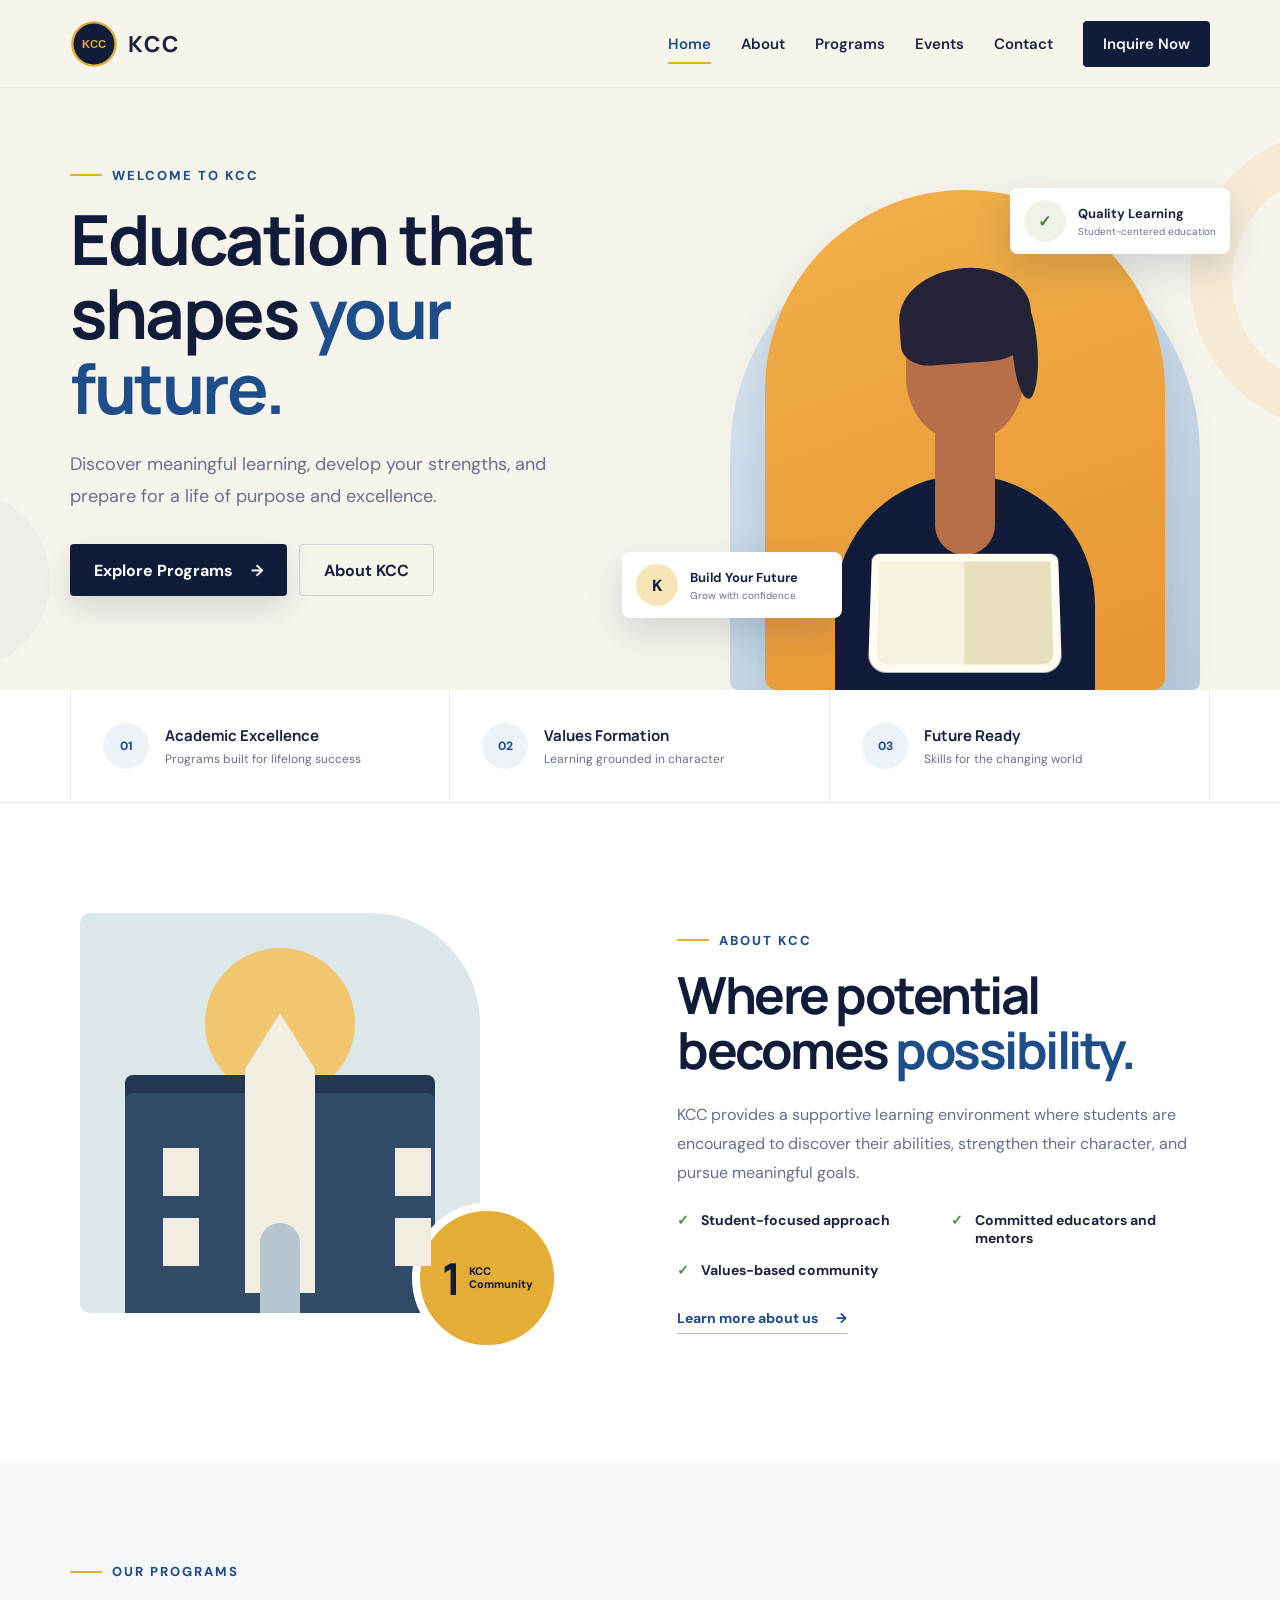
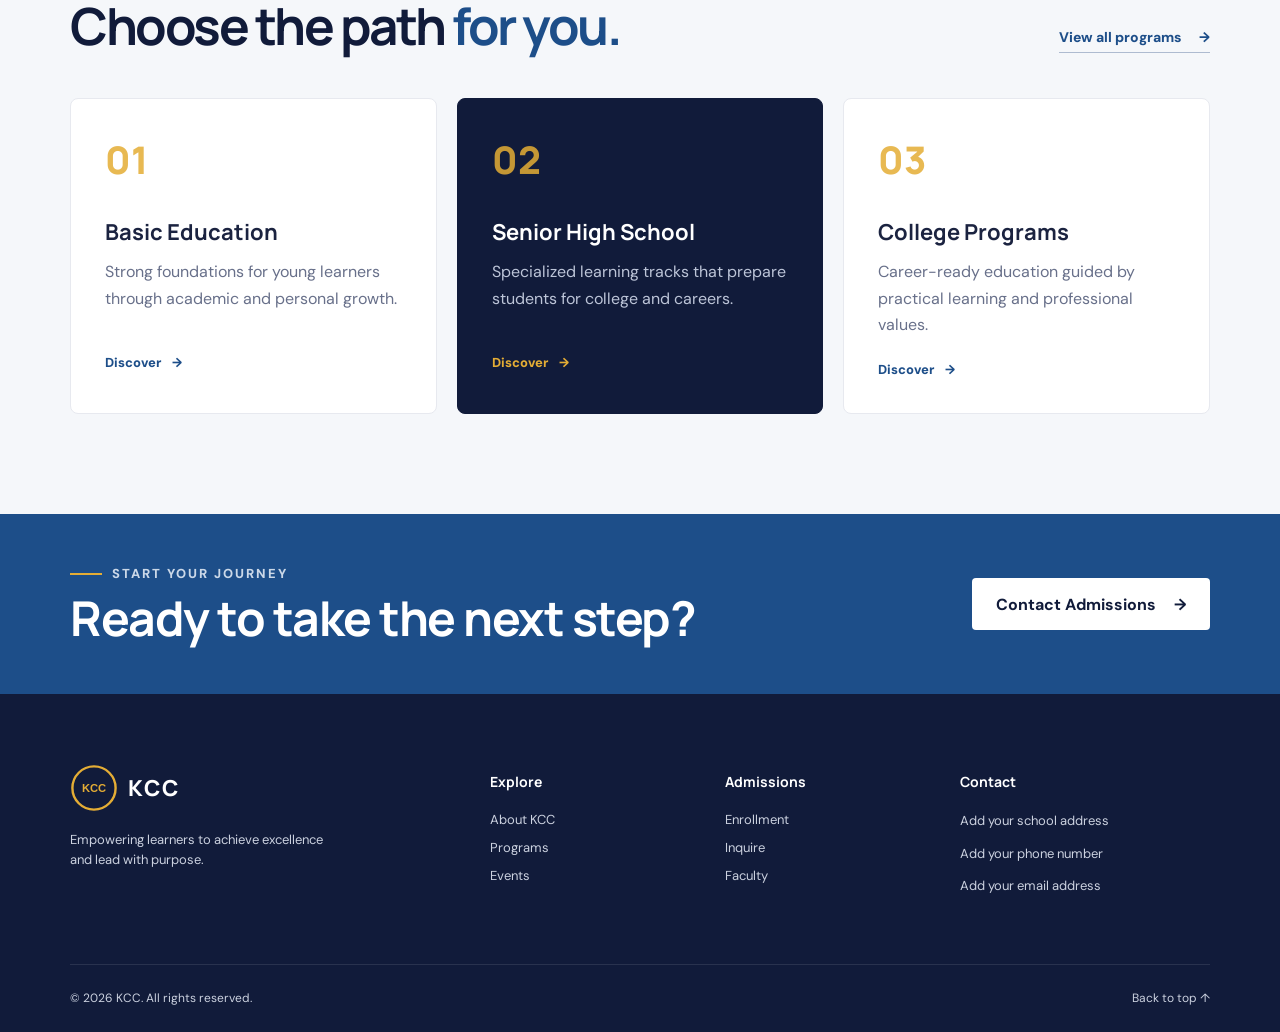
==== index.html @ 7cb7d62f "first" ====
<!doctype html>
<html lang="en">
<head>
  <meta charset="UTF-8">
  <meta name="viewport" content="width=device-width, initial-scale=1.0">
  <meta name="description" content="KCC - quality education, strong character, and excellence.">
  <title>KCC | Quality Education for a Brighter Future</title>
  <link rel="preconnect" href="https://fonts.googleapis.com">
  <link rel="preconnect" href="https://fonts.gstatic.com" crossorigin>
  <link href="https://fonts.googleapis.com/css2?family=DM+Sans:wght@400;500;600;700&family=Manrope:wght@600;700;800&display=swap" rel="stylesheet">
  <link rel="stylesheet" href="assets/css/styles.css">
</head>
<body>
  <header class="site-header" id="top">
    <div class="container nav-wrap">
      <a class="brand" href="#top" aria-label="KCC home">
        <img class="brand-logo" src="assets/images/kcc-logo.svg" alt="" onerror="this.style.display='none'">
        <span class="brand-name">KCC</span>
      </a>
      <button class="nav-toggle" type="button" aria-label="Open navigation" aria-expanded="false">
        <span></span><span></span><span></span>
      </button>
      <nav class="main-nav" aria-label="Main navigation">
        <a class="active" href="index.html">Home</a>
        <a href="about.html">About</a>
        <a href="courses.html">Programs</a>
        <a href="events.html">Events</a>
        <a href="contact.html">Contact</a>
        <a class="nav-cta" href="contact.html">Inquire Now</a>
      </nav>
    </div>
  </header>

  <main>
    <section class="hero">
      <div class="hero-shape hero-shape-one"></div>
      <div class="hero-shape hero-shape-two"></div>
      <div class="container hero-grid">
        <div class="hero-copy">
          <div class="eyebrow"><span></span> Welcome to KCC</div>
          <h1>Education that shapes <em>your future.</em></h1>
          <p>Discover meaningful learning, develop your strengths, and prepare for a life of purpose and excellence.</p>
          <div class="hero-actions">
            <a class="button button-primary" href="courses.html">Explore Programs <span aria-hidden="true">→</span></a>
            <a class="button button-secondary" href="about.html">About KCC</a>
          </div>
        </div>
        <div class="hero-visual" aria-label="Students learning together">
          <div class="visual-backdrop"></div>
          <div class="student-card student-card-main">
            <div class="student-illustration">
              <div class="student-head"></div><div class="student-hair"></div>
              <div class="student-body"></div><div class="student-book"></div>
            </div>
          </div>
          <div class="floating-card card-top">
            <span class="card-icon">✓</span>
            <div><strong>Quality Learning</strong><small>Student-centered education</small></div>
          </div>
          <div class="floating-card card-bottom">
            <div class="mini-avatar">K</div>
            <div><strong>Build Your Future</strong><small>Grow with confidence</small></div>
          </div>
        </div>
      </div>
    </section>

    <section class="quick-info" aria-label="KCC highlights">
      <div class="container info-grid">
        <article><div class="info-icon">01</div><div><h2>Academic Excellence</h2><p>Programs built for lifelong success</p></div></article>
        <article><div class="info-icon">02</div><div><h2>Values Formation</h2><p>Learning grounded in character</p></div></article>
        <article><div class="info-icon">03</div><div><h2>Future Ready</h2><p>Skills for the changing world</p></div></article>
      </div>
    </section>

    <section class="about-preview">
      <div class="container section-grid">
        <div class="about-art">
          <div class="art-frame"><div class="art-sun"></div><div class="art-building"><span></span><span></span><span></span><span></span></div></div>
          <div class="experience-badge"><strong>1</strong><span>KCC<br>Community</span></div>
        </div>
        <div class="section-copy">
          <div class="eyebrow"><span></span> About KCC</div>
          <h2>Where potential becomes <em>possibility.</em></h2>
          <p>KCC provides a supportive learning environment where students are encouraged to discover their abilities, strengthen their character, and pursue meaningful goals.</p>
          <ul class="check-list">
            <li>Student-focused approach</li><li>Committed educators and mentors</li><li>Values-based community</li>
          </ul>
          <a class="text-link" href="about.html">Learn more about us <span>→</span></a>
        </div>
      </div>
    </section>

    <section class="programs">
      <div class="container">
        <div class="section-heading">
          <div><div class="eyebrow"><span></span> Our Programs</div><h2>Choose the path <em>for you.</em></h2></div>
          <a class="text-link" href="courses.html">View all programs <span>→</span></a>
        </div>
        <div class="program-grid">
          <article class="program-card">
            <div class="program-number">01</div><h3>Basic Education</h3>
            <p>Strong foundations for young learners through academic and personal growth.</p>
            <a href="course-details.html">Discover <span>→</span></a>
          </article>
          <article class="program-card featured">
            <div class="program-number">02</div><h3>Senior High School</h3>
            <p>Specialized learning tracks that prepare students for college and careers.</p>
            <a href="course-details.html">Discover <span>→</span></a>
          </article>
          <article class="program-card">
            <div class="program-number">03</div><h3>College Programs</h3>
            <p>Career-ready education guided by practical learning and professional values.</p>
            <a href="course-details.html">Discover <span>→</span></a>
          </article>
        </div>
      </div>
    </section>

    <section class="cta">
      <div class="container cta-inner">
        <div><div class="eyebrow light"><span></span> Start your journey</div><h2>Ready to take the next step?</h2></div>
        <a class="button button-light" href="contact.html">Contact Admissions <span>→</span></a>
      </div>
    </section>
  </main>

  <footer class="site-footer">
    <div class="container footer-grid">
      <div class="footer-brand">
        <a class="brand brand-footer" href="#top"><img class="brand-logo" src="assets/images/kcc-logo.svg" alt="" onerror="this.style.display='none'"><span class="brand-name">KCC</span></a>
        <p>Empowering learners to achieve excellence and lead with purpose.</p>
      </div>
      <div><h3>Explore</h3><a href="about.html">About KCC</a><a href="courses.html">Programs</a><a href="events.html">Events</a></div>
      <div><h3>Admissions</h3><a href="pricing.html">Enrollment</a><a href="contact.html">Inquire</a><a href="trainers.html">Faculty</a></div>
      <div><h3>Contact</h3><p>Add your school address</p><p>Add your phone number</p><p>Add your email address</p></div>
    </div>
    <div class="container footer-bottom"><p>© <span id="year"></span> KCC. All rights reserved.</p><a href="#top">Back to top ↑</a></div>
  </footer>
  <script src="assets/js/main.js"></script>
</body>
</html>
---- assets/css/styles.css ----
:root { --navy:#111b3a; --blue:#1d4e89; --gold:#e4ad35; --cream:#f7f4ec; --white:#fff; --ink:#1b2340; --muted:#68708a; --line:#e7e9ef; }
*{box-sizing:border-box} html{scroll-behavior:smooth} body{margin:0;font-family:"DM Sans",sans-serif;color:var(--ink);background:var(--white)} a{color:inherit;text-decoration:none}
.container{width:min(1140px,calc(100% - 48px));margin-inline:auto}
.site-header{position:absolute;z-index:20;width:100%;height:88px;border-bottom:1px solid rgba(17,27,58,.08)} .nav-wrap{height:88px;display:flex;align-items:center;justify-content:space-between}
.brand{display:inline-flex;align-items:center;gap:10px;font-family:"Manrope",sans-serif;font-weight:800} .brand-logo{width:48px;height:48px;object-fit:contain;border-radius:50%} .brand-name{font-size:22px;letter-spacing:2px}
.main-nav{display:flex;align-items:center;gap:30px;font-size:15px;font-weight:600} .main-nav a{position:relative;transition:color .2s} .main-nav a:not(.nav-cta)::after{content:"";position:absolute;left:0;right:100%;bottom:-10px;height:2px;background:var(--gold);transition:right .2s}
.main-nav a:hover,.main-nav a.active{color:var(--blue)} .main-nav a:hover::after,.main-nav a.active::after{right:0} .main-nav .nav-cta{padding:13px 20px;border-radius:4px;background:var(--navy);color:var(--white)} .main-nav .nav-cta:hover{background:var(--blue)}
.nav-toggle{display:none}
.hero{position:relative;min-height:690px;overflow:hidden;background:var(--cream);padding-top:88px} .hero-grid{min-height:602px;display:grid;grid-template-columns:48% 52%;align-items:center} .hero-copy{position:relative;z-index:2;padding:55px 0 70px}
.eyebrow{display:flex;align-items:center;gap:10px;margin-bottom:18px;color:var(--blue);font-size:13px;font-weight:800;letter-spacing:2px;text-transform:uppercase} .eyebrow span{width:32px;height:2px;background:var(--gold)}
.hero h1,.section-copy h2,.section-heading h2,.cta h2{margin:0;font-family:"Manrope",sans-serif;color:var(--navy);letter-spacing:-2.5px;line-height:1.08} .hero h1{max-width:570px;font-size:clamp(48px,5.4vw,74px)}
.hero h1 em,.section-copy h2 em,.section-heading h2 em{color:var(--blue);font-style:normal} .hero-copy>p{max-width:520px;margin:24px 0 32px;color:var(--muted);font-size:18px;line-height:1.75}
.hero-actions{display:flex;gap:12px} .button{display:inline-flex;align-items:center;justify-content:center;gap:18px;min-height:52px;padding:0 24px;border-radius:4px;font-weight:700} .button-primary{background:var(--navy);color:var(--white);box-shadow:0 12px 30px rgba(17,27,58,.14)} .button-primary:hover{background:var(--blue)} .button-secondary{border:1px solid #cbd0dc} .button-secondary:hover{border-color:var(--blue);color:var(--blue)}
.hero-visual{position:relative;height:602px} .visual-backdrop{position:absolute;width:470px;height:470px;right:10px;bottom:0;border-radius:50% 50% 8px 8px;background:linear-gradient(145deg,#dce7f2,#b9cede)}
.student-card-main{position:absolute;width:400px;height:500px;right:45px;bottom:0;overflow:hidden;border-radius:200px 200px 12px 12px;background:linear-gradient(160deg,#f1b04a,#e69634);box-shadow:0 24px 50px rgba(46,59,90,.16)} .student-illustration{position:absolute;inset:0}
.student-head{position:absolute;z-index:3;width:118px;height:145px;left:141px;top:105px;border-radius:48% 48% 44% 44%;background:#b86f48} .student-hair{position:absolute;z-index:4;width:132px;height:95px;left:134px;top:78px;border-radius:60% 55% 38% 25%;background:#242437;transform:rotate(-4deg)}
.student-hair::after{content:"";position:absolute;width:25px;height:100px;right:-4px;top:35px;border-radius:50%;background:#242437} .student-body{position:absolute;width:260px;height:250px;left:70px;bottom:-35px;border-radius:130px 130px 20px 20px;background:var(--navy)}
.student-body::before{content:"";position:absolute;width:60px;height:150px;left:100px;top:-70px;border-radius:30px;background:#b86f48} .student-book{position:absolute;z-index:5;width:190px;height:120px;left:105px;bottom:18px;border-radius:8px 8px 18px 18px;background:linear-gradient(90deg,#f5f1df 49%,#e8dfbd 50%);transform:perspective(400px) rotateX(8deg);border:8px solid #fffdf2;box-shadow:0 18px 25px rgba(22,28,50,.18)}
.floating-card{position:absolute;z-index:6;display:flex;align-items:center;gap:12px;min-width:220px;padding:12px 14px;border-radius:8px;background:var(--white);box-shadow:0 14px 36px rgba(26,38,73,.16)} .floating-card strong,.floating-card small{display:block}.floating-card strong{margin-bottom:3px;font-size:13px}.floating-card small{color:var(--muted);font-size:10px}
.card-top{top:100px;right:-20px}.card-bottom{left:5px;bottom:72px}.card-icon,.mini-avatar{display:grid;place-items:center;width:42px;height:42px;border-radius:50%;background:#edf3e7;color:#4b7b43;font-weight:800}.mini-avatar{background:#f7e4b7;color:var(--navy)}
.hero-shape{position:absolute;border-radius:50%}.hero-shape-one{width:300px;height:300px;right:-210px;top:130px;border:42px solid rgba(228,173,53,.12)}.hero-shape-two{width:180px;height:180px;left:-130px;bottom:20px;background:rgba(29,78,137,.04)}
.quick-info{background:var(--white);border-bottom:1px solid var(--line)}.info-grid{display:grid;grid-template-columns:repeat(3,1fr)}.info-grid article{display:flex;align-items:center;gap:16px;min-height:112px;padding:20px 32px;border-right:1px solid var(--line)}.info-grid article:first-child{border-left:1px solid var(--line)}
.info-icon{display:grid;place-items:center;width:46px;height:46px;flex:0 0 auto;border-radius:50%;background:#edf2f7;color:var(--blue);font-size:12px;font-weight:800}.info-grid h2{margin:0 0 5px;font-family:"Manrope",sans-serif;font-size:15px}.info-grid p{margin:0;color:var(--muted);font-size:12px}
.about-preview{padding:110px 0}.section-grid{display:grid;grid-template-columns:48% 52%;align-items:center}.about-art{position:relative;min-height:440px}.art-frame{position:absolute;left:10px;top:0;width:400px;height:400px;overflow:hidden;border-radius:10px 110px 10px 10px;background:#dbe7e9}
.art-sun{position:absolute;width:150px;height:150px;left:125px;top:35px;border-radius:50%;background:#f2c66e}.art-building{position:absolute;width:310px;height:220px;left:45px;bottom:0;border-radius:8px 8px 0 0;background:#314a68;box-shadow:0 -18px 0 #223753}
.art-building::before{content:"";position:absolute;width:70px;height:280px;left:120px;top:-80px;background:#f2ede1;clip-path:polygon(50% 0,100% 20%,100% 100%,0 100%,0 20%)}.art-building::after{content:"";position:absolute;width:40px;height:90px;left:135px;bottom:0;border-radius:20px 20px 0 0;background:#b6c5cf}
.art-building span{position:absolute;z-index:2;width:36px;height:48px;top:55px;background:#f2ede1}.art-building span:nth-child(1){left:38px}.art-building span:nth-child(2){left:270px}.art-building span:nth-child(3){left:38px;top:125px}.art-building span:nth-child(4){left:270px;top:125px}
.experience-badge{position:absolute;right:55px;bottom:0;width:150px;height:150px;display:flex;align-items:center;justify-content:center;gap:8px;border:8px solid var(--white);border-radius:50%;background:var(--gold);color:var(--navy)}.experience-badge strong{font-family:"Manrope",sans-serif;font-size:44px}.experience-badge span{font-size:11px;font-weight:800;line-height:1.2}
.section-copy{padding-left:60px}.section-copy h2,.section-heading h2{font-size:clamp(38px,4vw,54px)}.section-copy>p{margin:24px 0;color:var(--muted);line-height:1.8}.check-list{display:grid;grid-template-columns:1fr 1fr;gap:14px;margin:0 0 28px;padding:0;list-style:none}.check-list li{position:relative;padding-left:24px;font-size:14px;font-weight:700}.check-list li::before{content:"✓";position:absolute;left:0;color:#5a8751}
.text-link{display:inline-flex;align-items:center;gap:18px;color:var(--blue);font-size:14px;font-weight:800;border-bottom:1px solid #aebbd0;padding-bottom:6px}.text-link span{transition:transform .2s}.text-link:hover span{transform:translateX(4px)}
.programs{padding:100px 0;background:#f5f7fa}.section-heading{display:flex;align-items:flex-end;justify-content:space-between;margin-bottom:45px}.program-grid{display:grid;grid-template-columns:repeat(3,1fr);gap:20px}
.program-card{min-height:300px;padding:34px;border:1px solid var(--line);border-radius:8px;background:var(--white);transition:transform .25s,box-shadow .25s}.program-card:hover{transform:translateY(-6px);box-shadow:0 18px 40px rgba(24,38,72,.09)}.program-card.featured{background:var(--navy);color:var(--white);border-color:var(--navy)}
.program-number{color:var(--gold);font-family:"Manrope",sans-serif;font-size:38px;font-weight:800;opacity:.85}.program-card h3{margin:32px 0 12px;font-family:"Manrope",sans-serif;font-size:22px}.program-card p{min-height:72px;margin:0 0 20px;color:var(--muted);line-height:1.65}.program-card.featured p{color:#bdc5d8}.program-card a{color:var(--blue);font-size:13px;font-weight:800}.program-card.featured a{color:var(--gold)}.program-card a span{margin-left:8px}
.cta{background:var(--blue);color:var(--white)}.cta-inner{min-height:180px;display:flex;align-items:center;justify-content:space-between}.eyebrow.light{color:#cbd8e8;margin-bottom:10px}.cta h2{color:var(--white);font-size:clamp(36px,4vw,48px);letter-spacing:-1.5px}.button-light{background:var(--white);color:var(--navy)}.button-light:hover{background:var(--gold)}
.site-footer{background:var(--navy);color:#cbd1df}.footer-grid{display:grid;grid-template-columns:2fr 1fr 1fr 1.35fr;gap:50px;padding:70px 0 55px}.brand-footer{color:var(--white)}.footer-brand p{max-width:260px;line-height:1.7}.footer-grid h3{margin:8px 0 20px;color:var(--white);font-family:"Manrope",sans-serif;font-size:14px}.footer-grid div:not(.footer-brand) a{display:block;margin:11px 0;font-size:13px}.footer-grid div:not(.footer-brand) a:hover{color:var(--gold)}.footer-grid p{font-size:13px;line-height:1.5}.footer-bottom{height:68px;display:flex;align-items:center;justify-content:space-between;border-top:1px solid rgba(255,255,255,.1);font-size:12px}
@media(max-width:980px){.container{width:min(100% - 36px,800px)}.main-nav{gap:16px}.main-nav a:not(.nav-cta){display:none}.hero-grid{grid-template-columns:52% 48%}.hero-visual{transform:scale(.82);transform-origin:right bottom}.section-grid{grid-template-columns:44% 56%}.section-copy{padding-left:30px}.art-frame{width:330px;height:380px}.experience-badge{right:5px}.info-grid article{padding-inline:16px}}
@media(max-width:700px){.container{width:calc(100% - 32px)}.site-header,.nav-wrap{height:72px}.brand-logo{width:42px;height:42px}.brand-name{display:none}.nav-toggle{display:grid;width:44px;height:44px;padding:11px;border:0;background:transparent}.nav-toggle span{display:block;width:22px;height:2px;margin:3px 0;background:var(--navy);transition:.2s}.nav-toggle.open span:nth-child(1){transform:translateY(8px) rotate(45deg)}.nav-toggle.open span:nth-child(2){opacity:0}.nav-toggle.open span:nth-child(3){transform:translateY(-8px) rotate(-45deg)}
.main-nav{position:absolute;left:16px;right:16px;top:64px;display:none;align-items:stretch;gap:0;padding:12px;border-radius:8px;background:var(--white);box-shadow:0 18px 40px rgba(17,27,58,.16)}.main-nav.open{display:grid}.main-nav a:not(.nav-cta){display:block;padding:12px}.main-nav a:not(.nav-cta)::after{display:none}.main-nav .nav-cta{margin-top:4px;text-align:center}.hero{min-height:auto;padding-top:72px}.hero-grid{display:block;min-height:auto}.hero-copy{padding:72px 0 35px}.hero h1{font-size:46px}.hero-copy>p{font-size:16px}.hero-actions{flex-wrap:wrap}.hero-visual{height:500px;transform:none}.visual-backdrop{width:390px;height:390px;right:50%;transform:translateX(50%)}.student-card-main{width:330px;height:430px;right:50%;transform:translateX(50%)}.student-head{left:106px}.student-hair{left:99px}.student-body{left:35px}.student-book{left:70px}.card-top{right:-2px;top:85px}.card-bottom{left:-2px;bottom:55px}.floating-card{min-width:190px}
.info-grid{grid-template-columns:1fr}.info-grid article,.info-grid article:first-child{border-left:0;border-right:0;border-bottom:1px solid var(--line)}.about-preview{padding:75px 0}.section-grid{display:block}.about-art{min-height:400px;margin-bottom:30px}.art-frame{left:50%;transform:translateX(-50%);width:min(380px,92%)}.experience-badge{right:2%}.section-copy{padding-left:0}.check-list{grid-template-columns:1fr}.programs{padding:75px 0}.section-heading{align-items:flex-start;gap:20px}.section-heading>.text-link{display:none}.program-grid{grid-template-columns:1fr}.program-card{min-height:260px}.cta-inner{min-height:220px;align-items:flex-start;justify-content:center;flex-direction:column;gap:24px}.footer-grid{grid-template-columns:1fr 1fr}.footer-brand{grid-column:1/-1}}

/* Shared interior-page styles */
.subpage-header{padding-top:88px;background:var(--cream)}
.subpage-hero{min-height:260px;display:flex;align-items:center;position:relative;overflow:hidden}
.subpage-hero::after{content:"";position:absolute;width:280px;height:280px;right:-150px;bottom:-170px;border:38px solid rgba(228,173,53,.15);border-radius:50%}
.subpage-hero h1{margin:0;font-family:"Manrope",sans-serif;font-size:clamp(42px,6vw,68px);color:var(--navy);letter-spacing:-2px}
.subpage-hero p{max-width:620px;margin:14px 0 0;color:var(--muted);line-height:1.7}
.page-section{padding:90px 0}.page-section.alt{background:#f5f7fa}
.content-grid{display:grid;grid-template-columns:repeat(3,1fr);gap:22px}
.content-card{padding:30px;border:1px solid var(--line);border-radius:8px;background:var(--white)}
.content-card h2,.content-card h3{margin-top:0;font-family:"Manrope",sans-serif}.content-card p{color:var(--muted);line-height:1.7}
.content-card.featured{border-top:4px solid var(--gold)}
.split-content{display:grid;grid-template-columns:1fr 1fr;gap:60px;align-items:start}
.split-content h2{font-family:"Manrope",sans-serif;font-size:42px;color:var(--navy)}.split-content p{color:var(--muted);line-height:1.8}
.contact-layout{display:grid;grid-template-columns:1fr 1.3fr;gap:50px}
.contact-list{display:grid;gap:16px}.contact-item{padding:20px;border-radius:8px;background:#f5f7fa}
.contact-item strong{display:block;margin-bottom:6px}.contact-item span{color:var(--muted)}
.contact-form{display:grid;gap:16px}.contact-form input,.contact-form textarea,.contact-form select{width:100%;border:1px solid #dfe3ea;border-radius:6px;padding:15px;font:inherit;background:var(--white)}
.contact-form textarea{min-height:140px;resize:vertical}.contact-form button{border:0;cursor:pointer}
.event-card{display:grid;grid-template-columns:110px 1fr;gap:24px;padding:28px;border:1px solid var(--line);border-radius:8px;background:var(--white)}
.event-date{display:grid;place-items:center;width:110px;height:110px;border-radius:8px;background:var(--navy);color:var(--white);text-align:center}.event-date strong{display:block;font-size:34px;line-height:.9}.event-date span{font-size:12px;text-transform:uppercase}
.event-card h2{margin:4px 0 10px;font-family:"Manrope",sans-serif}.event-card p{color:var(--muted);line-height:1.7}
.course-detail{display:grid;grid-template-columns:1.5fr 1fr;gap:50px}.course-detail h2{font-family:"Manrope",sans-serif;font-size:42px;color:var(--navy)}
.course-detail p,.course-info p{color:var(--muted);line-height:1.8}.course-info{padding:30px;border-radius:8px;background:#f5f7fa}
.faculty-grid{display:grid;grid-template-columns:repeat(3,1fr);gap:22px}.faculty-card{text-align:center;padding:30px;border:1px solid var(--line);border-radius:8px;background:var(--white)}
.faculty-avatar{width:120px;height:120px;margin:0 auto 20px;border-radius:50%;display:grid;place-items:center;background:linear-gradient(145deg,#dce7f2,#b9cede);color:var(--blue);font-family:"Manrope",sans-serif;font-size:28px;font-weight:800}.faculty-card h2{margin:0;font-size:18px}.faculty-card p{color:var(--muted)}
.price-grid{display:grid;grid-template-columns:repeat(3,1fr);gap:22px}.price-card{padding:36px 30px;border:1px solid var(--line);border-radius:8px;text-align:center;background:var(--white)}.price-card.featured{border:2px solid var(--gold);transform:translateY(-8px)}.price-card h2{font-family:"Manrope",sans-serif}.price-card .price{font-family:"Manrope",sans-serif;font-size:38px;font-weight:800;color:var(--navy)}.price-card p{color:var(--muted)}
@media(max-width:700px){.subpage-header{padding-top:72px}.subpage-hero{min-height:220px}.page-section{padding:60px 0}.content-grid,.faculty-grid,.price-grid,.split-content,.contact-layout,.course-detail{grid-template-columns:1fr}.split-content,.contact-layout,.course-detail{gap:28px}.event-card{grid-template-columns:1fr}.event-date{width:90px;height:90px}.price-card.featured{transform:none}}
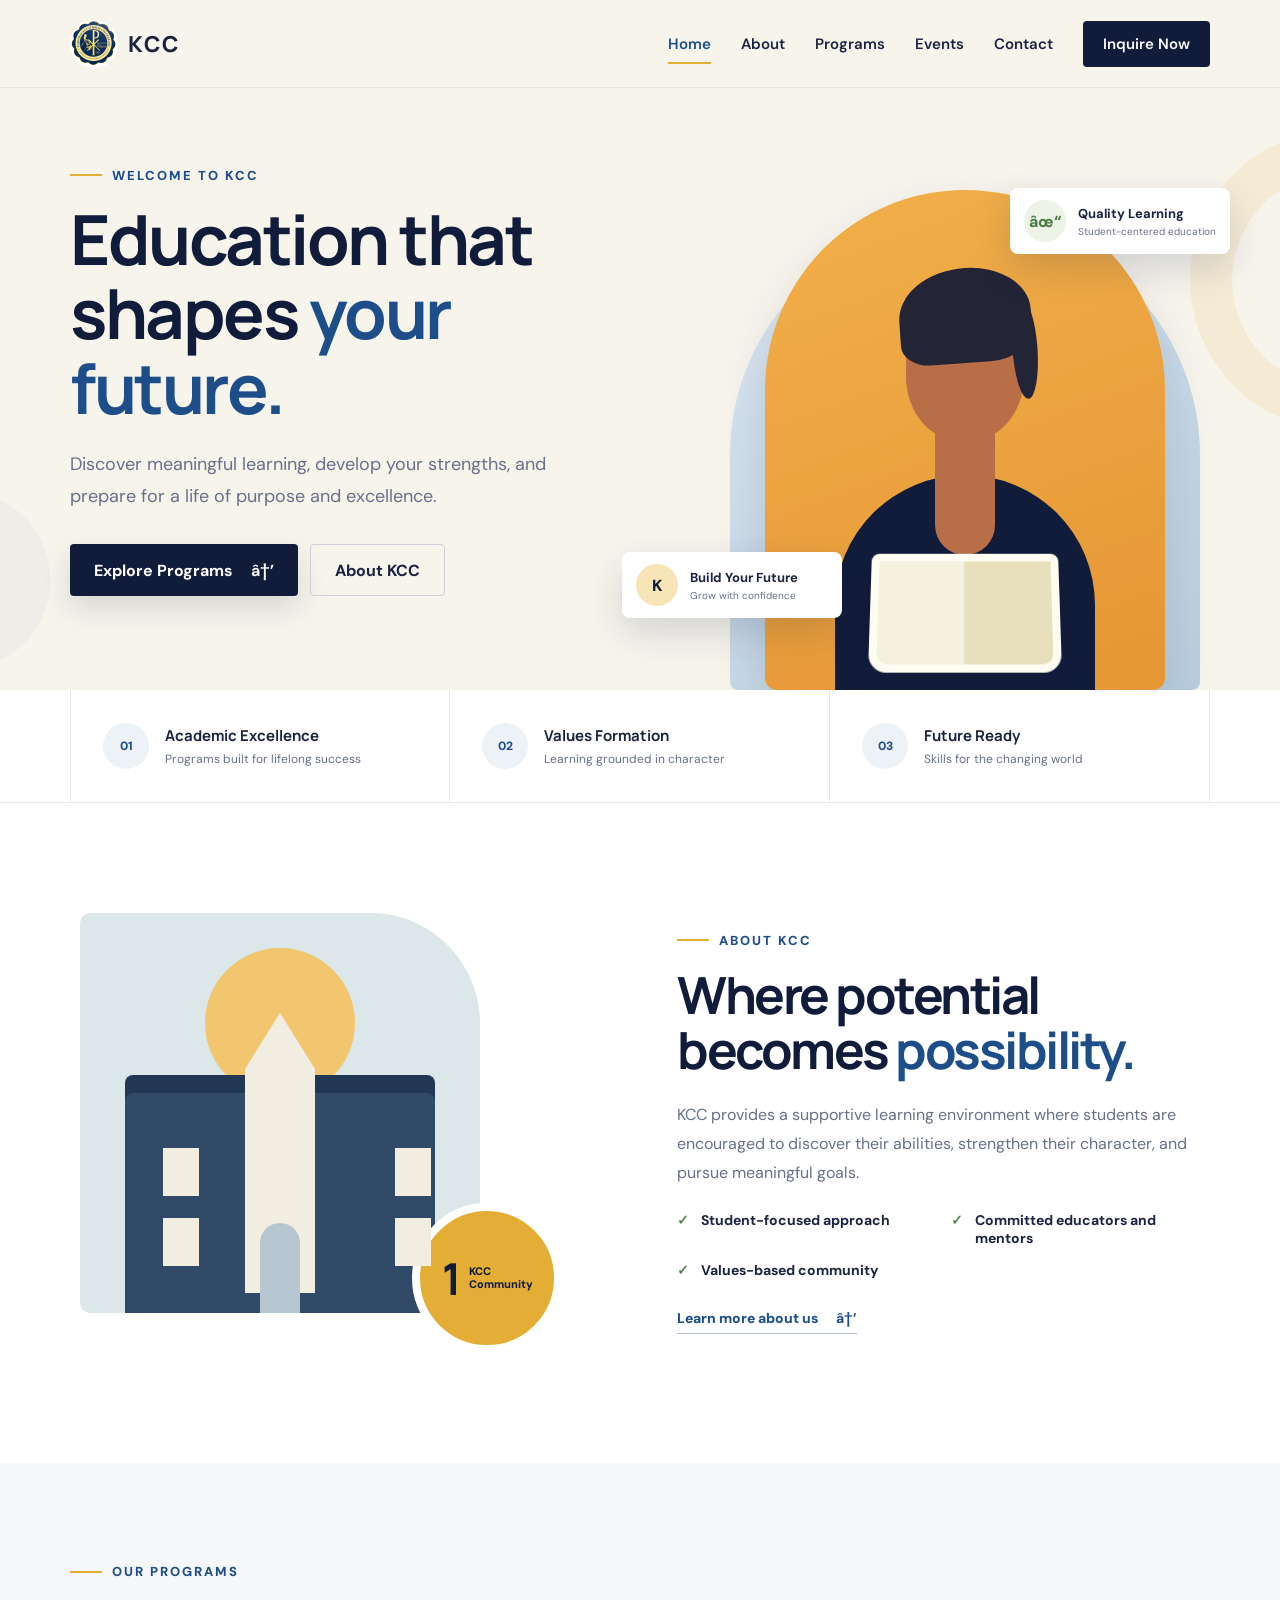
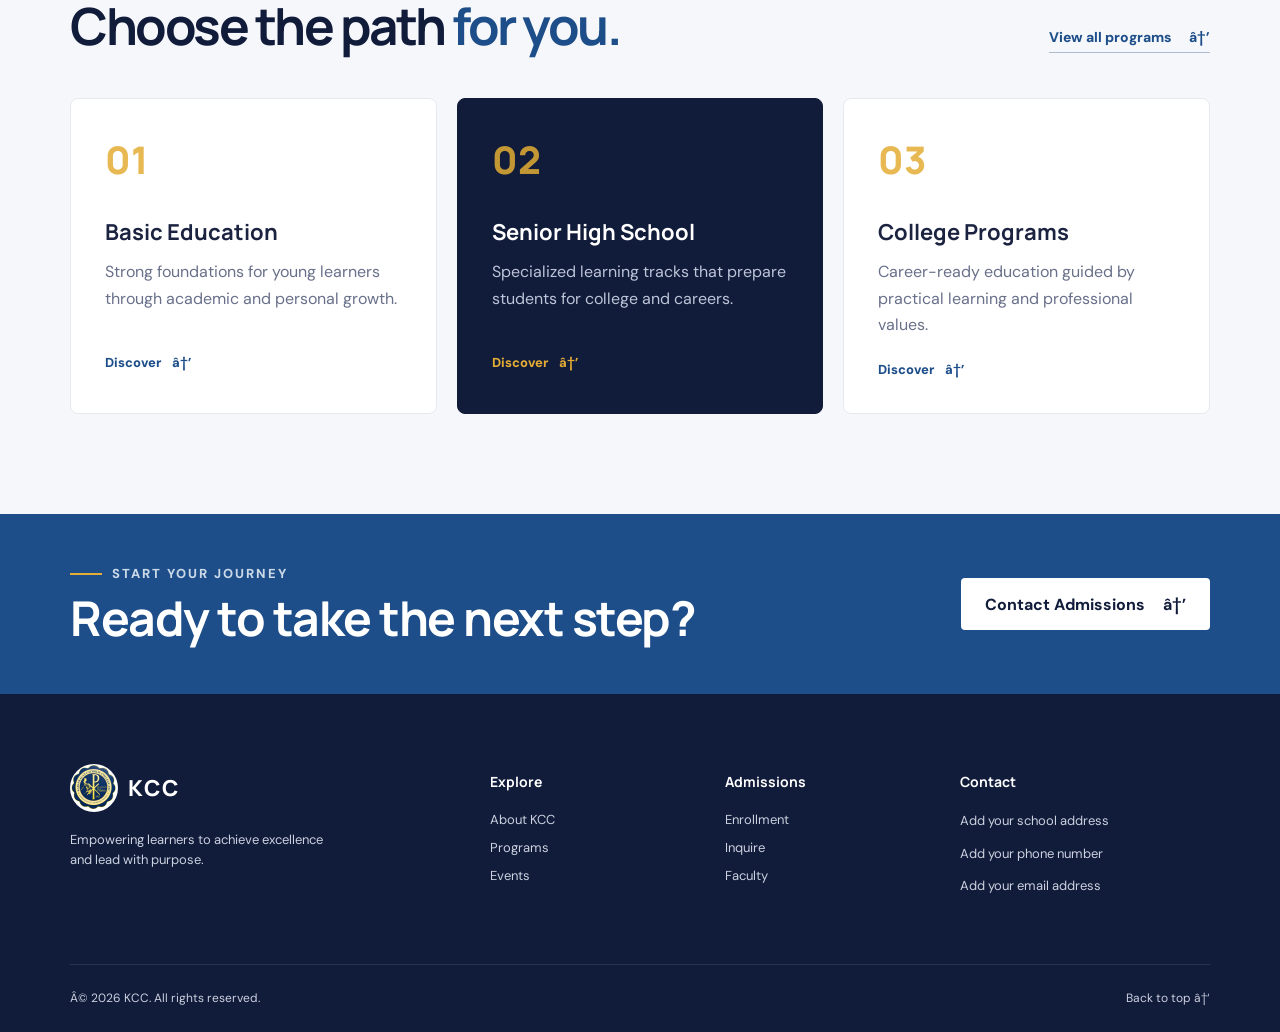
==== commit b64a844d: "changing the logo" ====
--- a/index.html
+++ b/index.html
@@ -1,4 +1,4 @@
-<!doctype html>
+﻿<!doctype html>
 <html lang="en">
 <head>
   <meta charset="UTF-8">
@@ -14,7 +14,7 @@
   <header class="site-header" id="top">
     <div class="container nav-wrap">
       <a class="brand" href="#top" aria-label="KCC home">
-        <img class="brand-logo" src="assets/images/kcc-logo.svg" alt="" onerror="this.style.display='none'">
+        <img class="brand-logo" src="assets/images/kcc-logo.png" alt="" onerror="this.style.display='none'">
         <span class="brand-name">KCC</span>
       </a>
       <button class="nav-toggle" type="button" aria-label="Open navigation" aria-expanded="false">
@@ -41,7 +41,7 @@
           <h1>Education that shapes <em>your future.</em></h1>
           <p>Discover meaningful learning, develop your strengths, and prepare for a life of purpose and excellence.</p>
           <div class="hero-actions">
-            <a class="button button-primary" href="courses.html">Explore Programs <span aria-hidden="true">→</span></a>
+            <a class="button button-primary" href="courses.html">Explore Programs <span aria-hidden="true">â†’</span></a>
             <a class="button button-secondary" href="about.html">About KCC</a>
           </div>
         </div>
@@ -54,7 +54,7 @@
             </div>
           </div>
           <div class="floating-card card-top">
-            <span class="card-icon">✓</span>
+            <span class="card-icon">âœ“</span>
             <div><strong>Quality Learning</strong><small>Student-centered education</small></div>
           </div>
           <div class="floating-card card-bottom">
@@ -86,7 +86,7 @@
           <ul class="check-list">
             <li>Student-focused approach</li><li>Committed educators and mentors</li><li>Values-based community</li>
           </ul>
-          <a class="text-link" href="about.html">Learn more about us <span>→</span></a>
+          <a class="text-link" href="about.html">Learn more about us <span>â†’</span></a>
         </div>
       </div>
     </section>
@@ -95,23 +95,23 @@
       <div class="container">
         <div class="section-heading">
           <div><div class="eyebrow"><span></span> Our Programs</div><h2>Choose the path <em>for you.</em></h2></div>
-          <a class="text-link" href="courses.html">View all programs <span>→</span></a>
+          <a class="text-link" href="courses.html">View all programs <span>â†’</span></a>
         </div>
         <div class="program-grid">
           <article class="program-card">
             <div class="program-number">01</div><h3>Basic Education</h3>
             <p>Strong foundations for young learners through academic and personal growth.</p>
-            <a href="course-details.html">Discover <span>→</span></a>
+            <a href="course-details.html">Discover <span>â†’</span></a>
           </article>
           <article class="program-card featured">
             <div class="program-number">02</div><h3>Senior High School</h3>
             <p>Specialized learning tracks that prepare students for college and careers.</p>
-            <a href="course-details.html">Discover <span>→</span></a>
+            <a href="course-details.html">Discover <span>â†’</span></a>
           </article>
           <article class="program-card">
             <div class="program-number">03</div><h3>College Programs</h3>
             <p>Career-ready education guided by practical learning and professional values.</p>
-            <a href="course-details.html">Discover <span>→</span></a>
+            <a href="course-details.html">Discover <span>â†’</span></a>
           </article>
         </div>
       </div>
@@ -120,7 +120,7 @@
     <section class="cta">
       <div class="container cta-inner">
         <div><div class="eyebrow light"><span></span> Start your journey</div><h2>Ready to take the next step?</h2></div>
-        <a class="button button-light" href="contact.html">Contact Admissions <span>→</span></a>
+        <a class="button button-light" href="contact.html">Contact Admissions <span>â†’</span></a>
       </div>
     </section>
   </main>
@@ -128,14 +128,14 @@
   <footer class="site-footer">
     <div class="container footer-grid">
       <div class="footer-brand">
-        <a class="brand brand-footer" href="#top"><img class="brand-logo" src="assets/images/kcc-logo.svg" alt="" onerror="this.style.display='none'"><span class="brand-name">KCC</span></a>
+        <a class="brand brand-footer" href="#top"><img class="brand-logo" src="assets/images/kcc-logo.png" alt="" onerror="this.style.display='none'"><span class="brand-name">KCC</span></a>
         <p>Empowering learners to achieve excellence and lead with purpose.</p>
       </div>
       <div><h3>Explore</h3><a href="about.html">About KCC</a><a href="courses.html">Programs</a><a href="events.html">Events</a></div>
       <div><h3>Admissions</h3><a href="pricing.html">Enrollment</a><a href="contact.html">Inquire</a><a href="trainers.html">Faculty</a></div>
       <div><h3>Contact</h3><p>Add your school address</p><p>Add your phone number</p><p>Add your email address</p></div>
     </div>
-    <div class="container footer-bottom"><p>© <span id="year"></span> KCC. All rights reserved.</p><a href="#top">Back to top ↑</a></div>
+    <div class="container footer-bottom"><p>Â© <span id="year"></span> KCC. All rights reserved.</p><a href="#top">Back to top â†‘</a></div>
   </footer>
   <script src="assets/js/main.js"></script>
 </body>
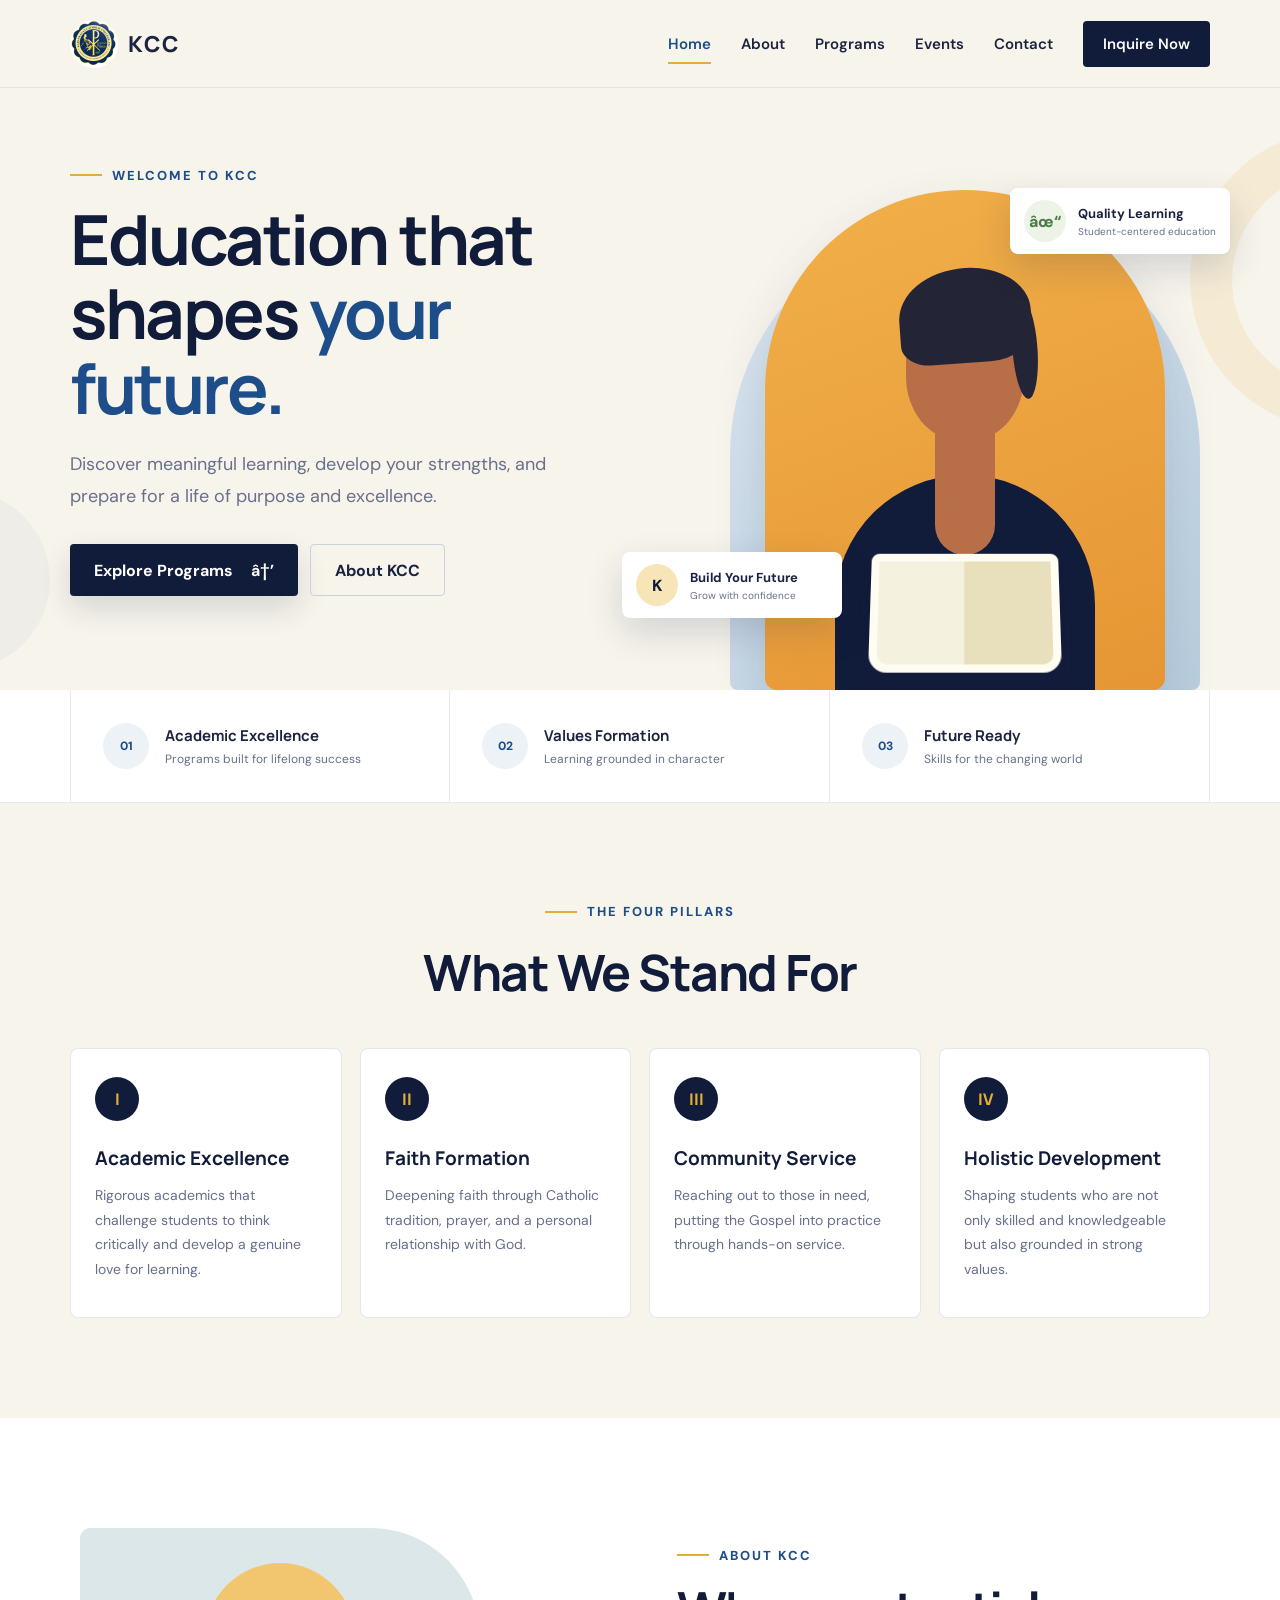
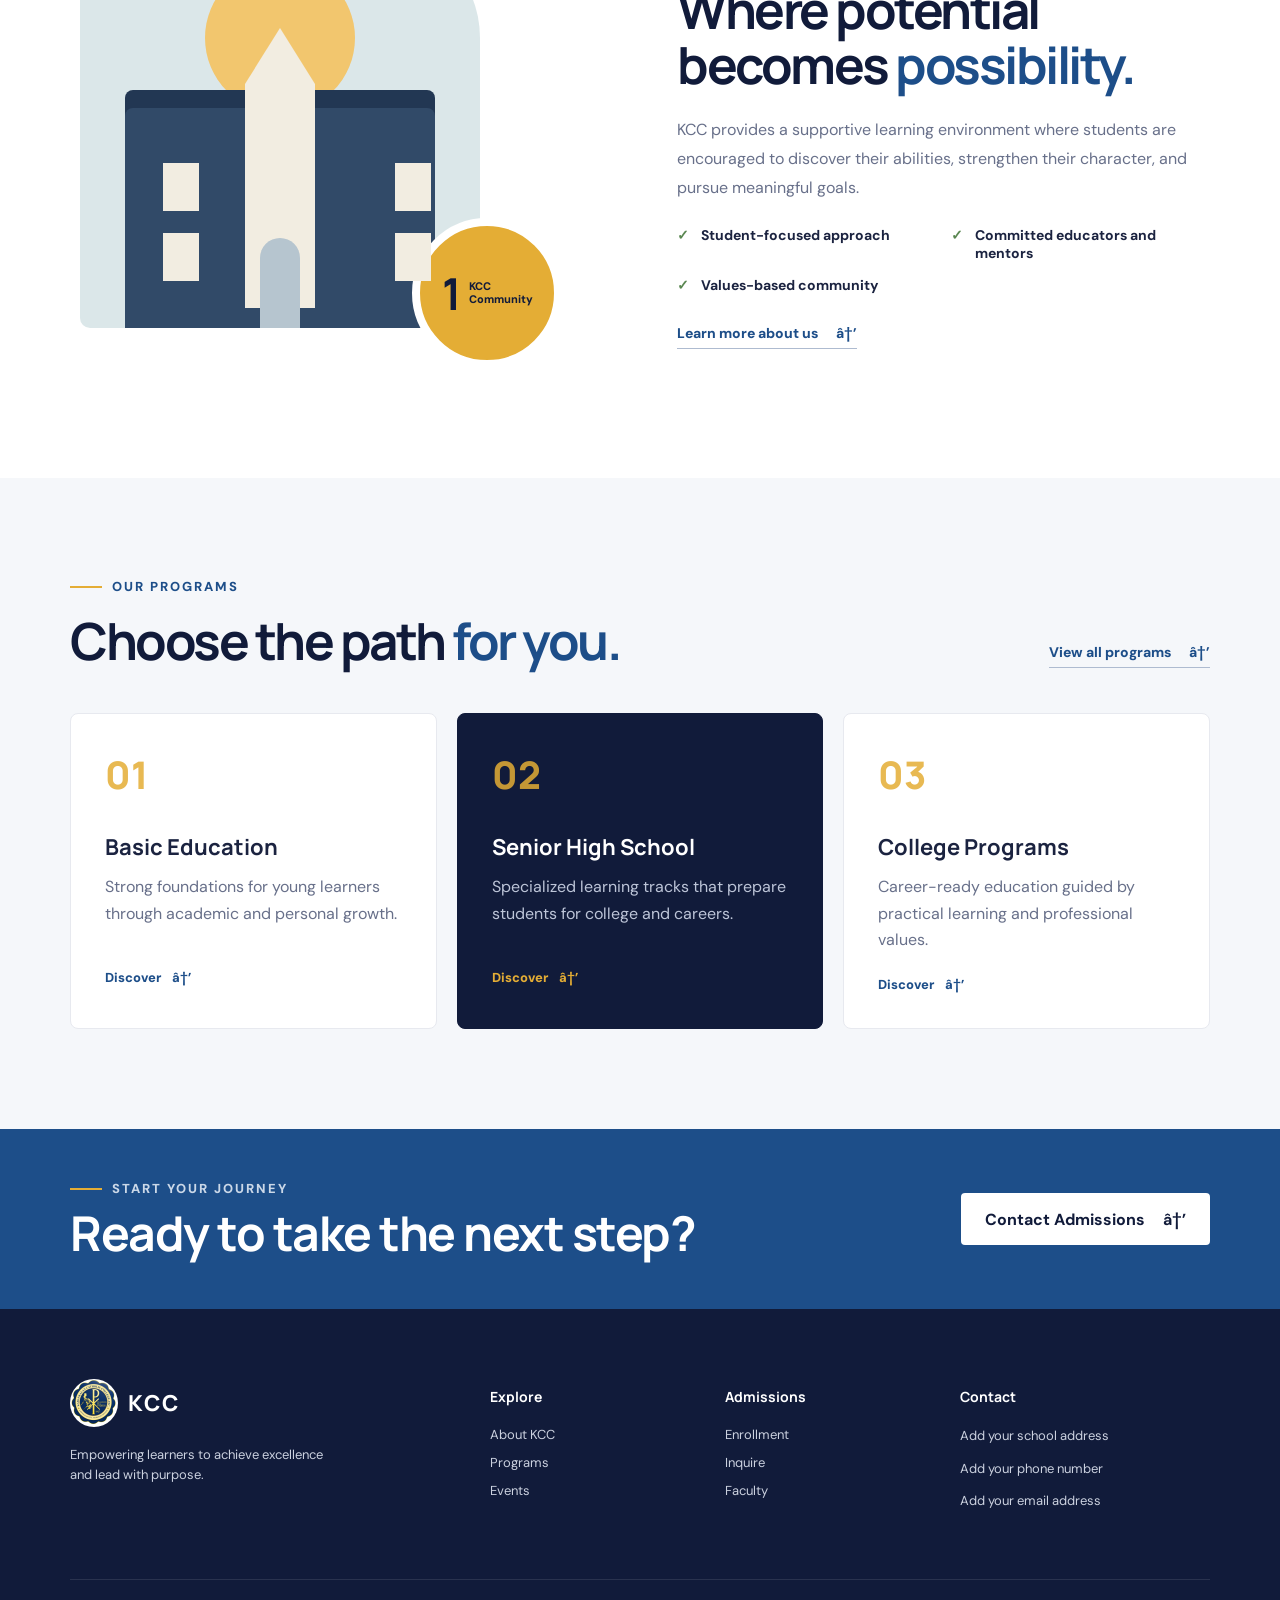
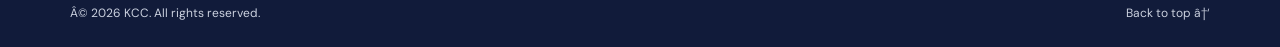
==== commit 7a2ee5a7: "adding the four pillars" ====
--- a/index.html
+++ b/index.html
@@ -73,6 +73,37 @@
       </div>
     </section>
 
+    <section class="pillars">
+      <div class="container">
+        <div class="pillars-heading">
+          <div class="eyebrow"><span></span> The Four Pillars</div>
+          <h2>What We Stand For</h2>
+        </div>
+        <div class="pillars-grid">
+          <article class="pillar-card">
+            <span class="pillar-number">I</span>
+            <h3>Academic Excellence</h3>
+            <p>Rigorous academics that challenge students to think critically and develop a genuine love for learning.</p>
+          </article>
+          <article class="pillar-card">
+            <span class="pillar-number">II</span>
+            <h3>Faith Formation</h3>
+            <p>Deepening faith through Catholic tradition, prayer, and a personal relationship with God.</p>
+          </article>
+          <article class="pillar-card">
+            <span class="pillar-number">III</span>
+            <h3>Community Service</h3>
+            <p>Reaching out to those in need, putting the Gospel into practice through hands-on service.</p>
+          </article>
+          <article class="pillar-card">
+            <span class="pillar-number">IV</span>
+            <h3>Holistic Development</h3>
+            <p>Shaping students who are not only skilled and knowledgeable but also grounded in strong values.</p>
+          </article>
+        </div>
+      </div>
+    </section>
+
     <section class="about-preview">
       <div class="container section-grid">
         <div class="about-art">
--- a/assets/css/styles.css
+++ b/assets/css/styles.css
@@ -21,6 +21,7 @@
 .hero-shape{position:absolute;border-radius:50%}.hero-shape-one{width:300px;height:300px;right:-210px;top:130px;border:42px solid rgba(228,173,53,.12)}.hero-shape-two{width:180px;height:180px;left:-130px;bottom:20px;background:rgba(29,78,137,.04)}
 .quick-info{background:var(--white);border-bottom:1px solid var(--line)}.info-grid{display:grid;grid-template-columns:repeat(3,1fr)}.info-grid article{display:flex;align-items:center;gap:16px;min-height:112px;padding:20px 32px;border-right:1px solid var(--line)}.info-grid article:first-child{border-left:1px solid var(--line)}
 .info-icon{display:grid;place-items:center;width:46px;height:46px;flex:0 0 auto;border-radius:50%;background:#edf2f7;color:var(--blue);font-size:12px;font-weight:800}.info-grid h2{margin:0 0 5px;font-family:"Manrope",sans-serif;font-size:15px}.info-grid p{margin:0;color:var(--muted);font-size:12px}
+.pillars{padding:100px 0;background:var(--cream)}.pillars-heading{text-align:center;margin-bottom:42px}.pillars-heading .eyebrow{justify-content:center}.pillars-heading h2{margin:0;font-family:"Manrope",sans-serif;font-size:clamp(36px,4vw,50px);letter-spacing:-1.5px;color:var(--navy)}.pillars-grid{display:grid;grid-template-columns:repeat(4,1fr);gap:18px}.pillar-card{min-height:270px;padding:28px 24px;border:1px solid rgba(17,27,58,.1);border-radius:8px;background:var(--white)}.pillar-number{display:grid;place-items:center;width:44px;height:44px;margin-bottom:24px;border-radius:50%;background:var(--navy);color:var(--gold);font-family:"Manrope",sans-serif;font-weight:800}.pillar-card h3{margin:0 0 12px;font-family:"Manrope",sans-serif;font-size:19px;color:var(--navy)}.pillar-card p{margin:0;color:var(--muted);font-size:14px;line-height:1.75}
 .about-preview{padding:110px 0}.section-grid{display:grid;grid-template-columns:48% 52%;align-items:center}.about-art{position:relative;min-height:440px}.art-frame{position:absolute;left:10px;top:0;width:400px;height:400px;overflow:hidden;border-radius:10px 110px 10px 10px;background:#dbe7e9}
 .art-sun{position:absolute;width:150px;height:150px;left:125px;top:35px;border-radius:50%;background:#f2c66e}.art-building{position:absolute;width:310px;height:220px;left:45px;bottom:0;border-radius:8px 8px 0 0;background:#314a68;box-shadow:0 -18px 0 #223753}
 .art-building::before{content:"";position:absolute;width:70px;height:280px;left:120px;top:-80px;background:#f2ede1;clip-path:polygon(50% 0,100% 20%,100% 100%,0 100%,0 20%)}.art-building::after{content:"";position:absolute;width:40px;height:90px;left:135px;bottom:0;border-radius:20px 20px 0 0;background:#b6c5cf}
@@ -33,10 +34,10 @@
 .program-number{color:var(--gold);font-family:"Manrope",sans-serif;font-size:38px;font-weight:800;opacity:.85}.program-card h3{margin:32px 0 12px;font-family:"Manrope",sans-serif;font-size:22px}.program-card p{min-height:72px;margin:0 0 20px;color:var(--muted);line-height:1.65}.program-card.featured p{color:#bdc5d8}.program-card a{color:var(--blue);font-size:13px;font-weight:800}.program-card.featured a{color:var(--gold)}.program-card a span{margin-left:8px}
 .cta{background:var(--blue);color:var(--white)}.cta-inner{min-height:180px;display:flex;align-items:center;justify-content:space-between}.eyebrow.light{color:#cbd8e8;margin-bottom:10px}.cta h2{color:var(--white);font-size:clamp(36px,4vw,48px);letter-spacing:-1.5px}.button-light{background:var(--white);color:var(--navy)}.button-light:hover{background:var(--gold)}
 .site-footer{background:var(--navy);color:#cbd1df}.footer-grid{display:grid;grid-template-columns:2fr 1fr 1fr 1.35fr;gap:50px;padding:70px 0 55px}.brand-footer{color:var(--white)}.footer-brand p{max-width:260px;line-height:1.7}.footer-grid h3{margin:8px 0 20px;color:var(--white);font-family:"Manrope",sans-serif;font-size:14px}.footer-grid div:not(.footer-brand) a{display:block;margin:11px 0;font-size:13px}.footer-grid div:not(.footer-brand) a:hover{color:var(--gold)}.footer-grid p{font-size:13px;line-height:1.5}.footer-bottom{height:68px;display:flex;align-items:center;justify-content:space-between;border-top:1px solid rgba(255,255,255,.1);font-size:12px}
-@media(max-width:980px){.container{width:min(100% - 36px,800px)}.main-nav{gap:16px}.main-nav a:not(.nav-cta){display:none}.hero-grid{grid-template-columns:52% 48%}.hero-visual{transform:scale(.82);transform-origin:right bottom}.section-grid{grid-template-columns:44% 56%}.section-copy{padding-left:30px}.art-frame{width:330px;height:380px}.experience-badge{right:5px}.info-grid article{padding-inline:16px}}
+@media(max-width:980px){.container{width:min(100% - 36px,800px)}.main-nav{gap:16px}.main-nav a:not(.nav-cta){display:none}.hero-grid{grid-template-columns:52% 48%}.hero-visual{transform:scale(.82);transform-origin:right bottom}.section-grid{grid-template-columns:44% 56%}.section-copy{padding-left:30px}.art-frame{width:330px;height:380px}.experience-badge{right:5px}.info-grid article{padding-inline:16px}.pillars-grid{grid-template-columns:repeat(2,1fr)}}
 @media(max-width:700px){.container{width:calc(100% - 32px)}.site-header,.nav-wrap{height:72px}.brand-logo{width:42px;height:42px}.brand-name{display:none}.nav-toggle{display:grid;width:44px;height:44px;padding:11px;border:0;background:transparent}.nav-toggle span{display:block;width:22px;height:2px;margin:3px 0;background:var(--navy);transition:.2s}.nav-toggle.open span:nth-child(1){transform:translateY(8px) rotate(45deg)}.nav-toggle.open span:nth-child(2){opacity:0}.nav-toggle.open span:nth-child(3){transform:translateY(-8px) rotate(-45deg)}
 .main-nav{position:absolute;left:16px;right:16px;top:64px;display:none;align-items:stretch;gap:0;padding:12px;border-radius:8px;background:var(--white);box-shadow:0 18px 40px rgba(17,27,58,.16)}.main-nav.open{display:grid}.main-nav a:not(.nav-cta){display:block;padding:12px}.main-nav a:not(.nav-cta)::after{display:none}.main-nav .nav-cta{margin-top:4px;text-align:center}.hero{min-height:auto;padding-top:72px}.hero-grid{display:block;min-height:auto}.hero-copy{padding:72px 0 35px}.hero h1{font-size:46px}.hero-copy>p{font-size:16px}.hero-actions{flex-wrap:wrap}.hero-visual{height:500px;transform:none}.visual-backdrop{width:390px;height:390px;right:50%;transform:translateX(50%)}.student-card-main{width:330px;height:430px;right:50%;transform:translateX(50%)}.student-head{left:106px}.student-hair{left:99px}.student-body{left:35px}.student-book{left:70px}.card-top{right:-2px;top:85px}.card-bottom{left:-2px;bottom:55px}.floating-card{min-width:190px}
-.info-grid{grid-template-columns:1fr}.info-grid article,.info-grid article:first-child{border-left:0;border-right:0;border-bottom:1px solid var(--line)}.about-preview{padding:75px 0}.section-grid{display:block}.about-art{min-height:400px;margin-bottom:30px}.art-frame{left:50%;transform:translateX(-50%);width:min(380px,92%)}.experience-badge{right:2%}.section-copy{padding-left:0}.check-list{grid-template-columns:1fr}.programs{padding:75px 0}.section-heading{align-items:flex-start;gap:20px}.section-heading>.text-link{display:none}.program-grid{grid-template-columns:1fr}.program-card{min-height:260px}.cta-inner{min-height:220px;align-items:flex-start;justify-content:center;flex-direction:column;gap:24px}.footer-grid{grid-template-columns:1fr 1fr}.footer-brand{grid-column:1/-1}}
+.info-grid{grid-template-columns:1fr}.info-grid article,.info-grid article:first-child{border-left:0;border-right:0;border-bottom:1px solid var(--line)}.pillars{padding:70px 0}.pillars-grid{grid-template-columns:1fr}.pillar-card{min-height:0}.about-preview{padding:75px 0}.section-grid{display:block}.about-art{min-height:400px;margin-bottom:30px}.art-frame{left:50%;transform:translateX(-50%);width:min(380px,92%)}.experience-badge{right:2%}.section-copy{padding-left:0}.check-list{grid-template-columns:1fr}.programs{padding:75px 0}.section-heading{align-items:flex-start;gap:20px}.section-heading>.text-link{display:none}.program-grid{grid-template-columns:1fr}.program-card{min-height:260px}.cta-inner{min-height:220px;align-items:flex-start;justify-content:center;flex-direction:column;gap:24px}.footer-grid{grid-template-columns:1fr 1fr}.footer-brand{grid-column:1/-1}}
 
 /* Shared interior-page styles */
 .subpage-header{padding-top:88px;background:var(--cream)}
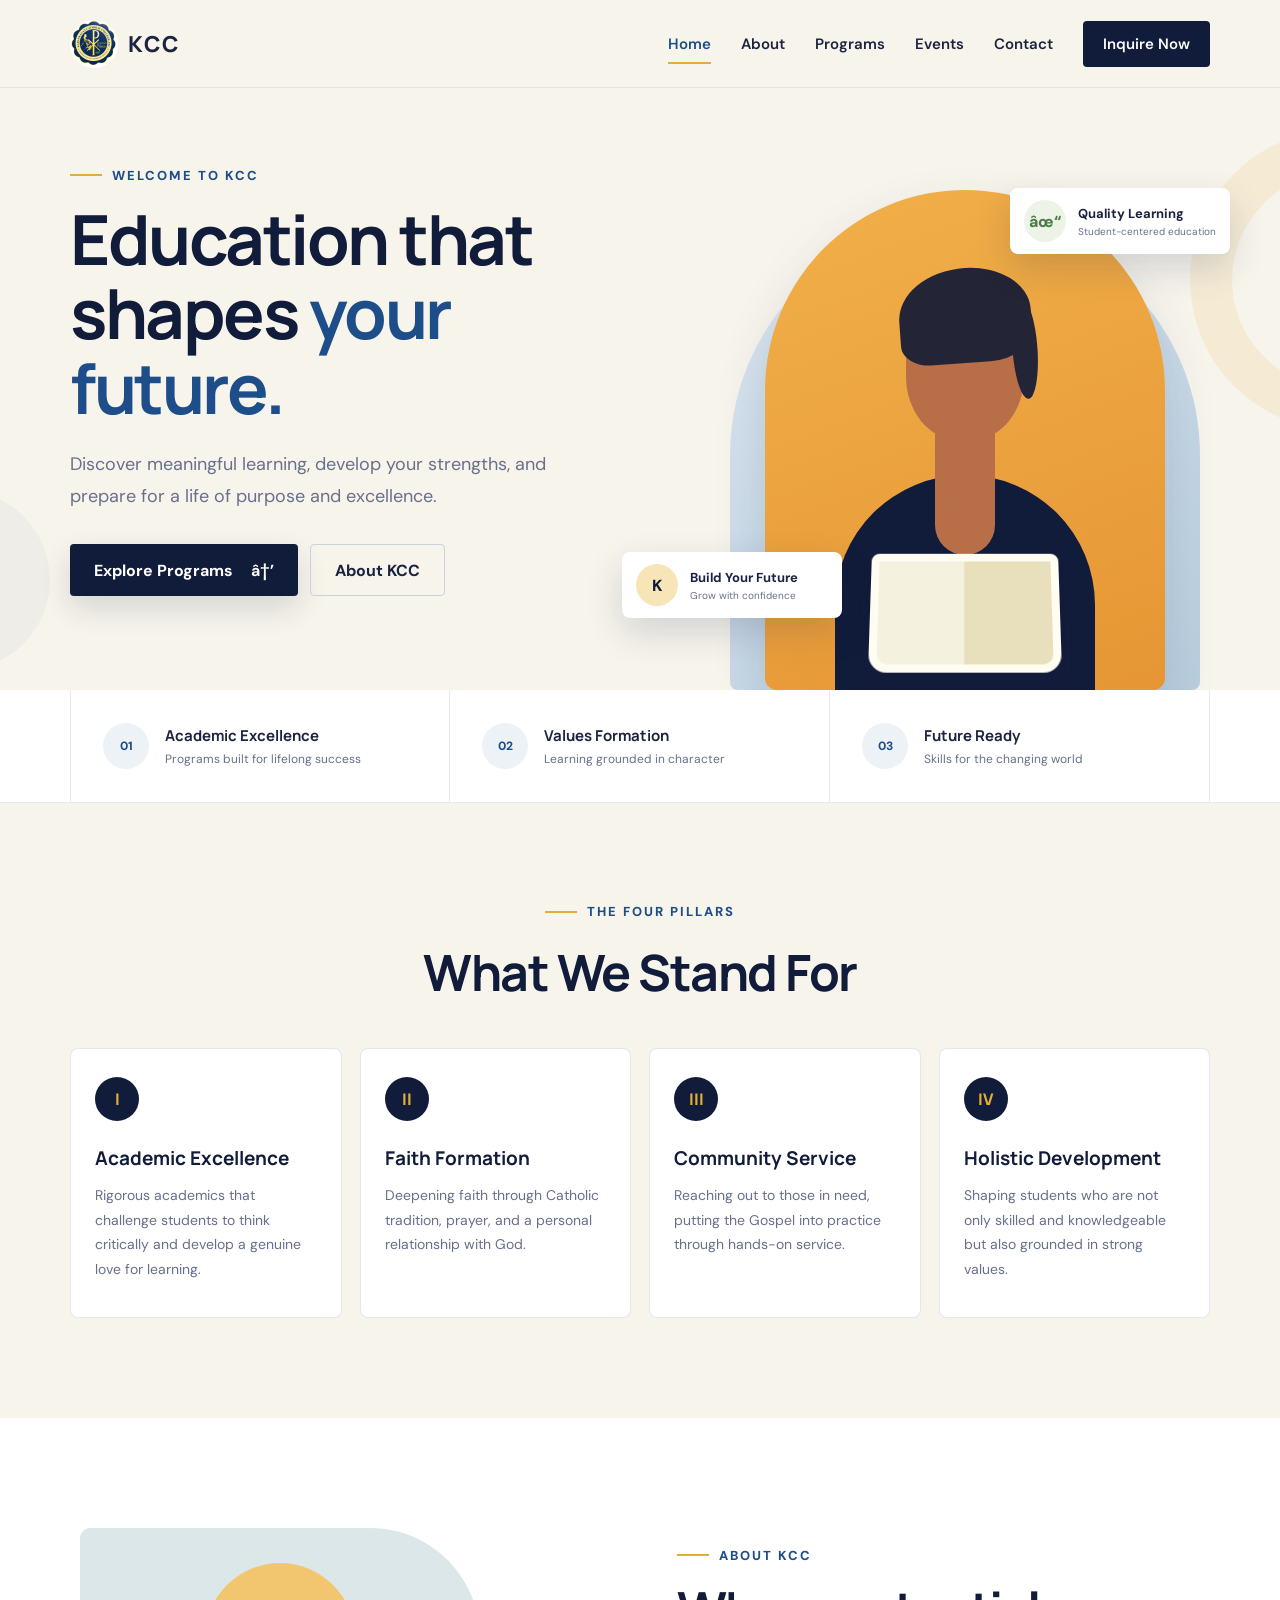
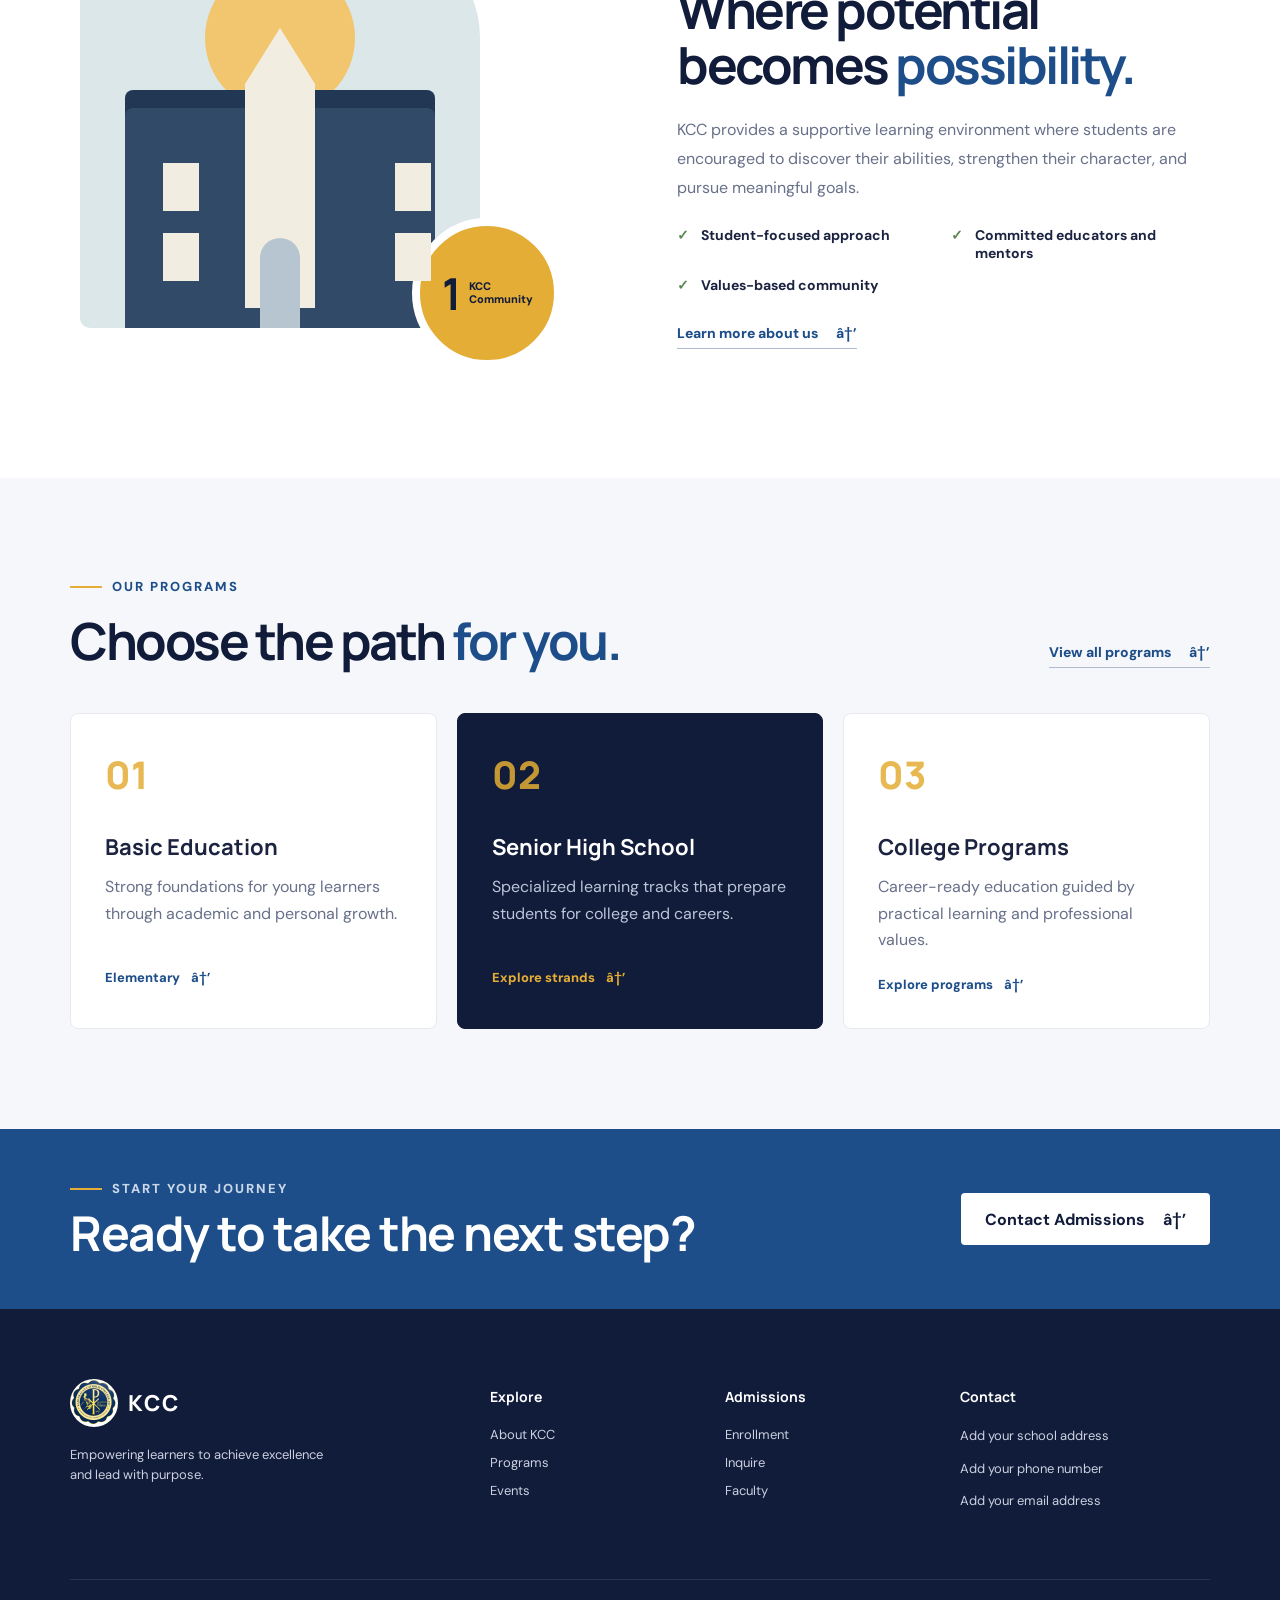
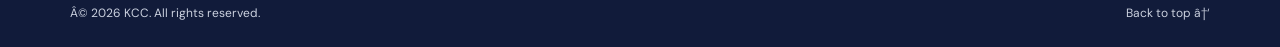
==== commit 2d5f89da: "adding kindergarten and elementary" ====
--- a/index.html
+++ b/index.html
@@ -132,17 +132,17 @@
           <article class="program-card">
             <div class="program-number">01</div><h3>Basic Education</h3>
             <p>Strong foundations for young learners through academic and personal growth.</p>
-            <a href="course-details.html">Discover <span>â†’</span></a>
+            <a href="elementary.html">Elementary <span>â†’</span></a>
           </article>
           <article class="program-card featured">
             <div class="program-number">02</div><h3>Senior High School</h3>
             <p>Specialized learning tracks that prepare students for college and careers.</p>
-            <a href="course-details.html">Discover <span>â†’</span></a>
+            <a href="senior-high.html">Explore strands <span>â†’</span></a>
           </article>
           <article class="program-card">
             <div class="program-number">03</div><h3>College Programs</h3>
             <p>Career-ready education guided by practical learning and professional values.</p>
-            <a href="course-details.html">Discover <span>â†’</span></a>
+            <a href="courses.html">Explore programs <span>â†’</span></a>
           </article>
         </div>
       </div>
--- a/assets/css/styles.css
+++ b/assets/css/styles.css
@@ -34,7 +34,7 @@
 .program-number{color:var(--gold);font-family:"Manrope",sans-serif;font-size:38px;font-weight:800;opacity:.85}.program-card h3{margin:32px 0 12px;font-family:"Manrope",sans-serif;font-size:22px}.program-card p{min-height:72px;margin:0 0 20px;color:var(--muted);line-height:1.65}.program-card.featured p{color:#bdc5d8}.program-card a{color:var(--blue);font-size:13px;font-weight:800}.program-card.featured a{color:var(--gold)}.program-card a span{margin-left:8px}
 .cta{background:var(--blue);color:var(--white)}.cta-inner{min-height:180px;display:flex;align-items:center;justify-content:space-between}.eyebrow.light{color:#cbd8e8;margin-bottom:10px}.cta h2{color:var(--white);font-size:clamp(36px,4vw,48px);letter-spacing:-1.5px}.button-light{background:var(--white);color:var(--navy)}.button-light:hover{background:var(--gold)}
 .site-footer{background:var(--navy);color:#cbd1df}.footer-grid{display:grid;grid-template-columns:2fr 1fr 1fr 1.35fr;gap:50px;padding:70px 0 55px}.brand-footer{color:var(--white)}.footer-brand p{max-width:260px;line-height:1.7}.footer-grid h3{margin:8px 0 20px;color:var(--white);font-family:"Manrope",sans-serif;font-size:14px}.footer-grid div:not(.footer-brand) a{display:block;margin:11px 0;font-size:13px}.footer-grid div:not(.footer-brand) a:hover{color:var(--gold)}.footer-grid p{font-size:13px;line-height:1.5}.footer-bottom{height:68px;display:flex;align-items:center;justify-content:space-between;border-top:1px solid rgba(255,255,255,.1);font-size:12px}
-@media(max-width:980px){.container{width:min(100% - 36px,800px)}.main-nav{gap:16px}.main-nav a:not(.nav-cta){display:none}.hero-grid{grid-template-columns:52% 48%}.hero-visual{transform:scale(.82);transform-origin:right bottom}.section-grid{grid-template-columns:44% 56%}.section-copy{padding-left:30px}.art-frame{width:330px;height:380px}.experience-badge{right:5px}.info-grid article{padding-inline:16px}.pillars-grid{grid-template-columns:repeat(2,1fr)}}
+@media(max-width:980px){.container{width:min(100% - 36px,800px)}.main-nav{gap:16px}.main-nav a:not(.nav-cta){display:none}.hero-grid{grid-template-columns:52% 48%}.hero-visual{transform:scale(.82);transform-origin:right bottom}.section-grid{grid-template-columns:44% 56%}.section-copy{padding-left:30px}.art-frame{width:330px;height:380px}.experience-badge{right:5px}.info-grid article{padding-inline:16px}.pillars-grid{grid-template-columns:repeat(2,1fr)}.learning-area-grid,.elementary-benefits{grid-template-columns:repeat(2,minmax(0,1fr))}.jhs-feature-grid{grid-template-columns:repeat(2,minmax(0,1fr))}.elementary-intro-grid{grid-template-columns:1fr;gap:24px}}
 @media(max-width:700px){.container{width:calc(100% - 32px)}.site-header,.nav-wrap{height:72px}.brand-logo{width:42px;height:42px}.brand-name{display:none}.nav-toggle{display:grid;width:44px;height:44px;padding:11px;border:0;background:transparent}.nav-toggle span{display:block;width:22px;height:2px;margin:3px 0;background:var(--navy);transition:.2s}.nav-toggle.open span:nth-child(1){transform:translateY(8px) rotate(45deg)}.nav-toggle.open span:nth-child(2){opacity:0}.nav-toggle.open span:nth-child(3){transform:translateY(-8px) rotate(-45deg)}
 .main-nav{position:absolute;left:16px;right:16px;top:64px;display:none;align-items:stretch;gap:0;padding:12px;border-radius:8px;background:var(--white);box-shadow:0 18px 40px rgba(17,27,58,.16)}.main-nav.open{display:grid}.main-nav a:not(.nav-cta){display:block;padding:12px}.main-nav a:not(.nav-cta)::after{display:none}.main-nav .nav-cta{margin-top:4px;text-align:center}.hero{min-height:auto;padding-top:72px}.hero-grid{display:block;min-height:auto}.hero-copy{padding:72px 0 35px}.hero h1{font-size:46px}.hero-copy>p{font-size:16px}.hero-actions{flex-wrap:wrap}.hero-visual{height:500px;transform:none}.visual-backdrop{width:390px;height:390px;right:50%;transform:translateX(50%)}.student-card-main{width:330px;height:430px;right:50%;transform:translateX(50%)}.student-head{left:106px}.student-hair{left:99px}.student-body{left:35px}.student-book{left:70px}.card-top{right:-2px;top:85px}.card-bottom{left:-2px;bottom:55px}.floating-card{min-width:190px}
 .info-grid{grid-template-columns:1fr}.info-grid article,.info-grid article:first-child{border-left:0;border-right:0;border-bottom:1px solid var(--line)}.pillars{padding:70px 0}.pillars-grid{grid-template-columns:1fr}.pillar-card{min-height:0}.about-preview{padding:75px 0}.section-grid{display:block}.about-art{min-height:400px;margin-bottom:30px}.art-frame{left:50%;transform:translateX(-50%);width:min(380px,92%)}.experience-badge{right:2%}.section-copy{padding-left:0}.check-list{grid-template-columns:1fr}.programs{padding:75px 0}.section-heading{align-items:flex-start;gap:20px}.section-heading>.text-link{display:none}.program-grid{grid-template-columns:1fr}.program-card{min-height:260px}.cta-inner{min-height:220px;align-items:flex-start;justify-content:center;flex-direction:column;gap:24px}.footer-grid{grid-template-columns:1fr 1fr}.footer-brand{grid-column:1/-1}}
@@ -46,23 +46,33 @@
 .subpage-hero h1{margin:0;font-family:"Manrope",sans-serif;font-size:clamp(42px,6vw,68px);color:var(--navy);letter-spacing:-2px}
 .subpage-hero p{max-width:620px;margin:14px 0 0;color:var(--muted);line-height:1.7}
 .page-section{padding:90px 0}.page-section.alt{background:#f5f7fa}
+.programs-list{padding-top:72px}.college-section+.college-section{margin-top:76px}.college-heading{max-width:820px;margin-bottom:28px}.college-heading h2{margin:0;color:var(--navy);font-family:"Manrope",sans-serif;font-size:clamp(28px,3.5vw,40px);line-height:1.2;letter-spacing:-1px}.degree-grid{display:grid;grid-template-columns:repeat(2,minmax(0,1fr));gap:18px}.degree-card{padding:26px 28px;border:1px solid var(--line);border-radius:8px;background:var(--white)}.degree-code{display:inline-block;margin-bottom:15px;color:var(--blue);font-size:12px;font-weight:800;letter-spacing:1.2px;text-transform:uppercase}.degree-card h3{margin:0 0 12px;color:var(--navy);font-family:"Manrope",sans-serif;font-size:19px;line-height:1.4}.degree-card p{margin:0;color:var(--muted);font-size:14px;line-height:1.75}.program-inquiry{margin-top:80px;padding:42px;border-radius:10px;background:var(--cream);text-align:center}.program-inquiry h2{margin:0 0 10px;color:var(--navy);font-family:"Manrope",sans-serif;font-size:30px}.program-inquiry p{margin:0 0 22px;color:var(--muted)}
+.courses-senior-link{margin-top:24px}.strand-section{padding-top:72px}.strand-grid{display:grid;grid-template-columns:repeat(2,minmax(0,1fr));gap:22px}.strand-card{padding:30px;border:1px solid var(--line);border-radius:10px;background:var(--white);box-shadow:0 8px 26px rgba(17,27,58,.04)}.strand-card-header{display:flex;align-items:flex-start;gap:18px}.strand-acronym{display:grid;place-items:center;flex:0 0 66px;height:66px;border-radius:50%;background:var(--navy);color:var(--gold);font-family:"Manrope",sans-serif;font-size:15px;font-weight:800}.strand-card h2{margin:3px 0 0;color:var(--navy);font-family:"Manrope",sans-serif;font-size:22px;line-height:1.3}.strand-description{min-height:96px;margin:20px 0;color:var(--muted);font-size:14px;line-height:1.75}.strand-details{display:grid;grid-template-columns:1fr 1fr;gap:18px;padding-top:20px;border-top:1px solid var(--line)}.strand-details h3{margin:0 0 12px;color:var(--blue);font-family:"Manrope",sans-serif;font-size:14px}.strand-details ul{margin:0;padding-left:18px;color:var(--muted);font-size:13px;line-height:1.9}
+.courses-elementary-link{margin-top:24px}.courses-elementary-link+.courses-junior-link,.courses-junior-link+.courses-senior-link{margin-left:10px}.elementary-intro{padding-top:76px;padding-bottom:76px}.elementary-intro-grid{display:grid;grid-template-columns:.9fr 1.1fr;gap:60px;align-items:start}.elementary-intro-grid h2{margin:0;color:var(--navy);font-family:"Manrope",sans-serif;font-size:clamp(32px,4vw,46px);line-height:1.15;letter-spacing:-1.5px}.elementary-intro-grid p{margin:0 0 16px;color:var(--muted);line-height:1.8}.elementary-intro-grid p:last-child{margin-bottom:0}.elementary-benefits{display:grid;grid-template-columns:repeat(4,minmax(0,1fr));gap:16px}.elementary-benefit{min-height:190px;padding:22px;border:1px solid var(--line);border-radius:8px;background:var(--white)}.elementary-benefit>span{display:block;margin-bottom:18px;color:var(--gold);font-family:"Manrope",sans-serif;font-size:13px;font-weight:800}.elementary-benefit h3{margin:0 0 9px;color:var(--navy);font-family:"Manrope",sans-serif;font-size:17px}.elementary-benefit p{margin:0;color:var(--muted);font-size:13px;line-height:1.65}
+.courses-junior-link,.courses-senior-link{margin-top:24px}.courses-junior-link+.courses-senior-link{margin-left:10px}.jhs-intro{padding-top:76px;padding-bottom:76px}.jhs-intro-grid{display:grid;grid-template-columns:.9fr 1.1fr;gap:60px;align-items:start}.jhs-intro-grid h2{margin:0;color:var(--navy);font-family:"Manrope",sans-serif;font-size:clamp(32px,4vw,46px);line-height:1.15;letter-spacing:-1.5px}.jhs-intro-grid p{margin:0 0 16px;color:var(--muted);line-height:1.8}.jhs-intro-grid p:last-child{margin-bottom:0}.grade-label{margin:0;color:var(--blue);font-size:14px;font-weight:800}.learning-area-grid{display:grid;grid-template-columns:repeat(3,minmax(0,1fr));gap:16px}.learning-area-card{min-height:138px;padding:22px;border:1px solid var(--line);border-radius:8px;background:var(--white)}.learning-area-card>span{display:block;margin-bottom:16px;color:var(--gold);font-family:"Manrope",sans-serif;font-size:13px;font-weight:800}.learning-area-card h3{margin:0;color:var(--navy);font-family:"Manrope",sans-serif;font-size:17px;line-height:1.4}.learning-area-card p{margin:7px 0 0;color:var(--muted);font-size:13px}.jhs-feature-grid{display:grid;grid-template-columns:repeat(3,minmax(0,1fr));gap:18px}.jhs-feature-card{padding:26px;border:1px solid var(--line);border-radius:8px;background:var(--white)}.feature-number{display:block;margin-bottom:20px;color:var(--gold);font-family:"Manrope",sans-serif;font-size:30px;font-weight:800}.jhs-feature-card h3{margin:0 0 10px;color:var(--navy);font-family:"Manrope",sans-serif;font-size:18px}.jhs-feature-card p{margin:0;color:var(--muted);font-size:14px;line-height:1.7}
 .content-grid{display:grid;grid-template-columns:repeat(3,1fr);gap:22px}
 .content-card{padding:30px;border:1px solid var(--line);border-radius:8px;background:var(--white)}
 .content-card h2,.content-card h3{margin-top:0;font-family:"Manrope",sans-serif}.content-card p{color:var(--muted);line-height:1.7}
 .content-card.featured{border-top:4px solid var(--gold)}
 .split-content{display:grid;grid-template-columns:1fr 1fr;gap:60px;align-items:start}
 .split-content h2{font-family:"Manrope",sans-serif;font-size:42px;color:var(--navy)}.split-content p{color:var(--muted);line-height:1.8}
-.contact-layout{display:grid;grid-template-columns:1fr 1.3fr;gap:50px}
-.contact-list{display:grid;gap:16px}.contact-item{padding:20px;border-radius:8px;background:#f5f7fa}
-.contact-item strong{display:block;margin-bottom:6px}.contact-item span{color:var(--muted)}
-.contact-form{display:grid;gap:16px}.contact-form input,.contact-form textarea,.contact-form select{width:100%;border:1px solid #dfe3ea;border-radius:6px;padding:15px;font:inherit;background:var(--white)}
-.contact-form textarea{min-height:140px;resize:vertical}.contact-form button{border:0;cursor:pointer}
+.contact-layout{display:grid;grid-template-columns:1fr 1.15fr;gap:50px;align-items:start}
+.contact-list{display:grid;gap:14px}.contact-item{display:flex;align-items:flex-start;gap:16px;padding:20px;border:1px solid var(--line);border-radius:8px;background:var(--white)}
+.contact-index{display:grid;place-items:center;flex:0 0 42px;height:42px;border-radius:50%;background:#edf2f7;color:var(--blue);font-family:"Manrope",sans-serif;font-size:12px;font-weight:800}
+.contact-item strong{display:block;margin-bottom:7px;color:var(--navy);font-family:"Manrope",sans-serif}.contact-item span,.contact-item a{color:var(--muted);font-size:14px;line-height:1.7}.contact-item a:hover{color:var(--blue)}
+.contact-intro{margin-bottom:34px}.contact-intro h2,.message-panel h2{margin:0 0 10px;color:var(--navy);font-family:"Manrope",sans-serif;font-size:clamp(30px,4vw,40px)}.contact-intro p,.message-panel>p{margin:0;color:var(--muted);line-height:1.7}
+.inquiries-note{margin:5px 0 0;color:var(--blue);font-size:14px;font-weight:800;letter-spacing:.5px}
+.message-panel{padding:32px;border:1px solid var(--line);border-radius:10px;background:#f8f9fb}.message-panel .eyebrow{margin-bottom:12px}
+.contact-form{display:grid;gap:10px;margin-top:24px}.contact-form label{margin-top:5px;color:var(--ink);font-size:13px;font-weight:700}.contact-form input,.contact-form textarea,.contact-form select{width:100%;border:1px solid #dfe3ea;border-radius:6px;padding:14px;font:inherit;background:var(--white)}
+.contact-form input:focus,.contact-form textarea:focus{outline:2px solid rgba(29,78,137,.2);border-color:var(--blue)}.contact-form textarea{min-height:140px;resize:vertical}.contact-form button{justify-self:start;margin-top:8px;border:0;cursor:pointer}.form-note{color:var(--muted);font-size:12px;line-height:1.5}
+.kcc-contact-brand{padding:68px 0;background:var(--blue);color:var(--white)}.kcc-brand-content{display:grid;grid-template-columns:130px 1fr;gap:30px;align-items:center}.kcc-brand-content>img{width:120px;height:120px;object-fit:contain;border-radius:50%;background:var(--white)}.kcc-brand-content .eyebrow.light{margin-bottom:10px}.kcc-brand-content h2{margin:0 0 12px;color:var(--white);font-family:"Manrope",sans-serif;font-size:32px}.kcc-brand-content p{max-width:740px;margin:0 0 18px;color:#e0e8f4;line-height:1.7}.facebook-link{color:var(--white);font-size:14px;font-weight:700}.facebook-link:hover{color:var(--gold)}.facebook-link span{margin-left:6px}
 .event-card{display:grid;grid-template-columns:110px 1fr;gap:24px;padding:28px;border:1px solid var(--line);border-radius:8px;background:var(--white)}
 .event-date{display:grid;place-items:center;width:110px;height:110px;border-radius:8px;background:var(--navy);color:var(--white);text-align:center}.event-date strong{display:block;font-size:34px;line-height:.9}.event-date span{font-size:12px;text-transform:uppercase}
 .event-card h2{margin:4px 0 10px;font-family:"Manrope",sans-serif}.event-card p{color:var(--muted);line-height:1.7}
+.events-list{display:grid;gap:20px}.event-date span{display:block;margin-top:8px;font-size:10px;letter-spacing:.7px}.event-card{align-items:center}.event-card p{margin-bottom:0}
 .course-detail{display:grid;grid-template-columns:1.5fr 1fr;gap:50px}.course-detail h2{font-family:"Manrope",sans-serif;font-size:42px;color:var(--navy)}
 .course-detail p,.course-info p{color:var(--muted);line-height:1.8}.course-info{padding:30px;border-radius:8px;background:#f5f7fa}
 .faculty-grid{display:grid;grid-template-columns:repeat(3,1fr);gap:22px}.faculty-card{text-align:center;padding:30px;border:1px solid var(--line);border-radius:8px;background:var(--white)}
 .faculty-avatar{width:120px;height:120px;margin:0 auto 20px;border-radius:50%;display:grid;place-items:center;background:linear-gradient(145deg,#dce7f2,#b9cede);color:var(--blue);font-family:"Manrope",sans-serif;font-size:28px;font-weight:800}.faculty-card h2{margin:0;font-size:18px}.faculty-card p{color:var(--muted)}
 .price-grid{display:grid;grid-template-columns:repeat(3,1fr);gap:22px}.price-card{padding:36px 30px;border:1px solid var(--line);border-radius:8px;text-align:center;background:var(--white)}.price-card.featured{border:2px solid var(--gold);transform:translateY(-8px)}.price-card h2{font-family:"Manrope",sans-serif}.price-card .price{font-family:"Manrope",sans-serif;font-size:38px;font-weight:800;color:var(--navy)}.price-card p{color:var(--muted)}
-@media(max-width:700px){.subpage-header{padding-top:72px}.subpage-hero{min-height:220px}.page-section{padding:60px 0}.content-grid,.faculty-grid,.price-grid,.split-content,.contact-layout,.course-detail{grid-template-columns:1fr}.split-content,.contact-layout,.course-detail{gap:28px}.event-card{grid-template-columns:1fr}.event-date{width:90px;height:90px}.price-card.featured{transform:none}}
+@media(max-width:700px){.subpage-header{padding-top:72px}.subpage-hero{min-height:220px}.page-section{padding:60px 0}.programs-list{padding-top:48px}.college-section+.college-section{margin-top:54px}.strand-section{padding-top:48px}.strand-grid,.degree-grid,.content-grid,.faculty-grid,.price-grid,.split-content,.contact-layout,.course-detail,.jhs-intro-grid,.learning-area-grid,.jhs-feature-grid{grid-template-columns:1fr}.courses-elementary-link,.courses-junior-link,.courses-senior-link{margin:14px 8px 0 0}.strand-card{padding:24px 20px}.strand-card-header{gap:14px}.strand-card h2{font-size:20px}.strand-description{min-height:0}.strand-details{gap:12px}.elementary-intro{padding:56px 0}.elementary-intro-grid{grid-template-columns:1fr;gap:24px}.elementary-benefits{grid-template-columns:repeat(2,minmax(0,1fr))}.elementary-benefit{min-height:0;padding:18px}.jhs-intro{padding:56px 0}.jhs-intro-grid{gap:24px}.learning-area-card{min-height:0}.degree-card{padding:22px}.program-inquiry{margin-top:54px;padding:30px 20px}.split-content,.contact-layout,.course-detail{gap:28px}.message-panel{padding:24px 18px}.kcc-contact-brand{padding:48px 0}.kcc-brand-content{grid-template-columns:1fr;gap:20px}.kcc-brand-content>img{width:92px;height:92px}.kcc-brand-content h2{font-size:28px}.event-card{grid-template-columns:1fr}.event-date{width:90px;height:90px}.price-card.featured{transform:none}}
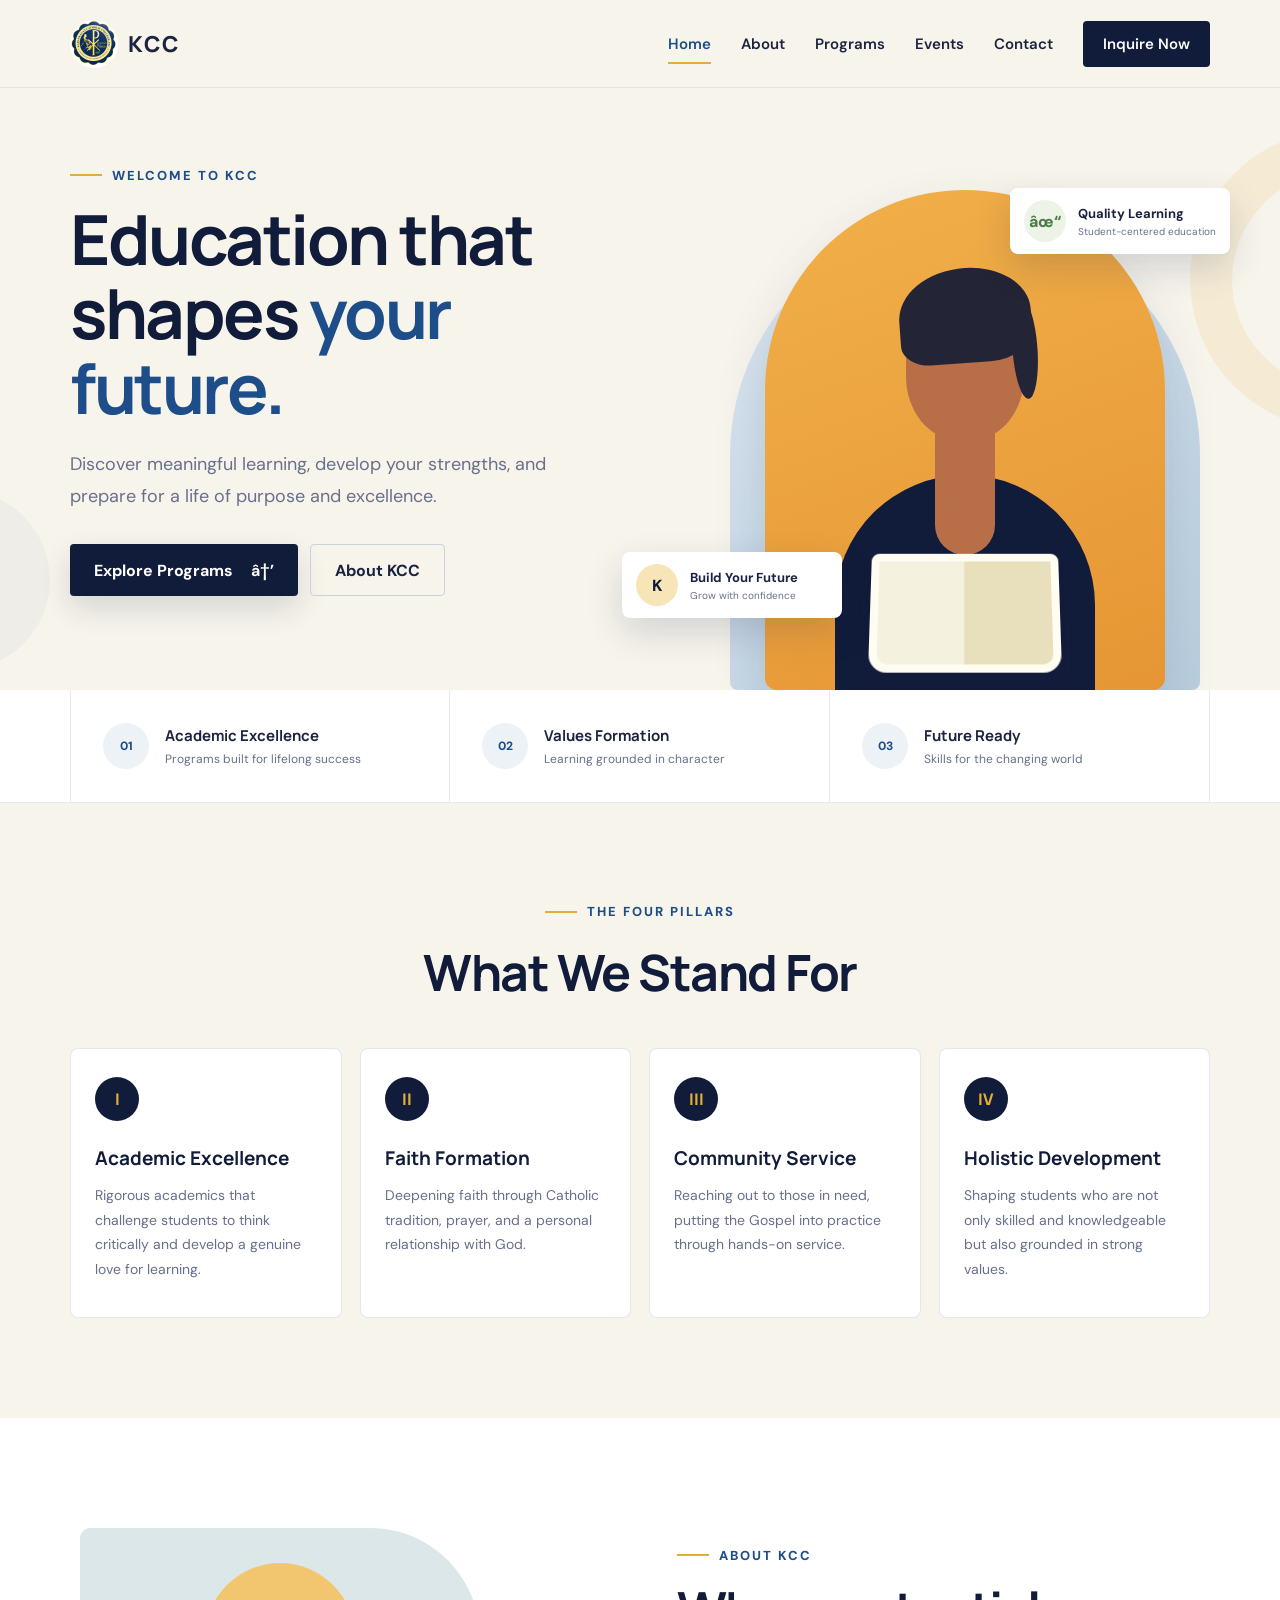
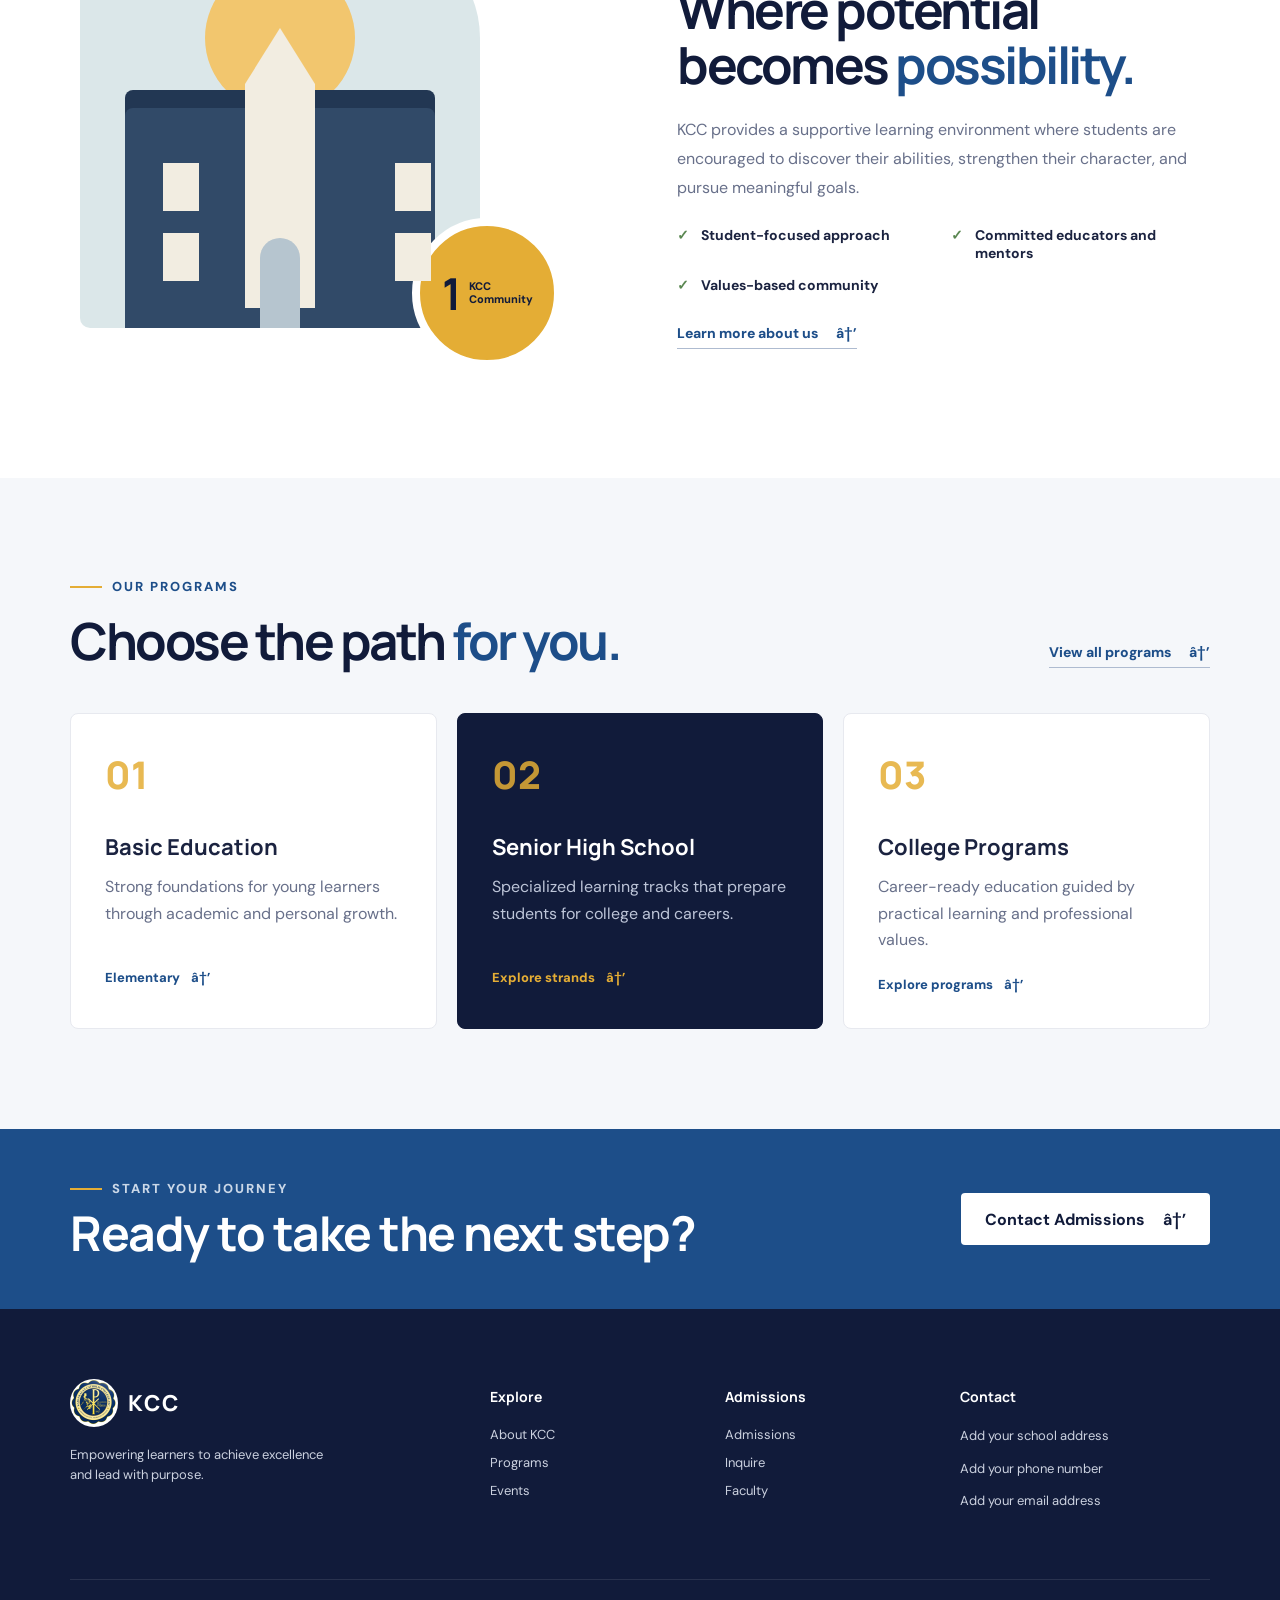
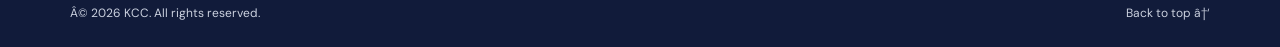
==== commit 707c0daf: "none" ====
--- a/index.html
+++ b/index.html
@@ -163,7 +163,7 @@
         <p>Empowering learners to achieve excellence and lead with purpose.</p>
       </div>
       <div><h3>Explore</h3><a href="about.html">About KCC</a><a href="courses.html">Programs</a><a href="events.html">Events</a></div>
-      <div><h3>Admissions</h3><a href="pricing.html">Enrollment</a><a href="contact.html">Inquire</a><a href="trainers.html">Faculty</a></div>
+      <div><h3>Admissions</h3><a href="admissions.html">Admissions</a><a href="contact.html">Inquire</a><a href="trainers.html">Faculty</a></div>
       <div><h3>Contact</h3><p>Add your school address</p><p>Add your phone number</p><p>Add your email address</p></div>
     </div>
     <div class="container footer-bottom"><p>Â© <span id="year"></span> KCC. All rights reserved.</p><a href="#top">Back to top â†‘</a></div>
--- a/assets/css/styles.css
+++ b/assets/css/styles.css
@@ -34,7 +34,7 @@
 .program-number{color:var(--gold);font-family:"Manrope",sans-serif;font-size:38px;font-weight:800;opacity:.85}.program-card h3{margin:32px 0 12px;font-family:"Manrope",sans-serif;font-size:22px}.program-card p{min-height:72px;margin:0 0 20px;color:var(--muted);line-height:1.65}.program-card.featured p{color:#bdc5d8}.program-card a{color:var(--blue);font-size:13px;font-weight:800}.program-card.featured a{color:var(--gold)}.program-card a span{margin-left:8px}
 .cta{background:var(--blue);color:var(--white)}.cta-inner{min-height:180px;display:flex;align-items:center;justify-content:space-between}.eyebrow.light{color:#cbd8e8;margin-bottom:10px}.cta h2{color:var(--white);font-size:clamp(36px,4vw,48px);letter-spacing:-1.5px}.button-light{background:var(--white);color:var(--navy)}.button-light:hover{background:var(--gold)}
 .site-footer{background:var(--navy);color:#cbd1df}.footer-grid{display:grid;grid-template-columns:2fr 1fr 1fr 1.35fr;gap:50px;padding:70px 0 55px}.brand-footer{color:var(--white)}.footer-brand p{max-width:260px;line-height:1.7}.footer-grid h3{margin:8px 0 20px;color:var(--white);font-family:"Manrope",sans-serif;font-size:14px}.footer-grid div:not(.footer-brand) a{display:block;margin:11px 0;font-size:13px}.footer-grid div:not(.footer-brand) a:hover{color:var(--gold)}.footer-grid p{font-size:13px;line-height:1.5}.footer-bottom{height:68px;display:flex;align-items:center;justify-content:space-between;border-top:1px solid rgba(255,255,255,.1);font-size:12px}
-@media(max-width:980px){.container{width:min(100% - 36px,800px)}.main-nav{gap:16px}.main-nav a:not(.nav-cta){display:none}.hero-grid{grid-template-columns:52% 48%}.hero-visual{transform:scale(.82);transform-origin:right bottom}.section-grid{grid-template-columns:44% 56%}.section-copy{padding-left:30px}.art-frame{width:330px;height:380px}.experience-badge{right:5px}.info-grid article{padding-inline:16px}.pillars-grid{grid-template-columns:repeat(2,1fr)}.learning-area-grid,.elementary-benefits{grid-template-columns:repeat(2,minmax(0,1fr))}.jhs-feature-grid{grid-template-columns:repeat(2,minmax(0,1fr))}.elementary-intro-grid{grid-template-columns:1fr;gap:24px}}
+@media(max-width:980px){.container{width:min(100% - 36px,800px)}.main-nav{gap:16px}.main-nav a:not(.nav-cta){display:none}.hero-grid{grid-template-columns:52% 48%}.hero-visual{transform:scale(.82);transform-origin:right bottom}.section-grid{grid-template-columns:44% 56%}.section-copy{padding-left:30px}.art-frame{width:330px;height:380px}.experience-badge{right:5px}.info-grid article{padding-inline:16px}.pillars-grid{grid-template-columns:repeat(2,1fr)}.learning-area-grid,.elementary-benefits,.admission-steps{grid-template-columns:repeat(2,minmax(0,1fr))}.jhs-feature-grid{grid-template-columns:repeat(2,minmax(0,1fr))}.elementary-intro-grid{grid-template-columns:1fr;gap:24px}.requirements-layout{grid-template-columns:1fr;gap:24px}}
 @media(max-width:700px){.container{width:calc(100% - 32px)}.site-header,.nav-wrap{height:72px}.brand-logo{width:42px;height:42px}.brand-name{display:none}.nav-toggle{display:grid;width:44px;height:44px;padding:11px;border:0;background:transparent}.nav-toggle span{display:block;width:22px;height:2px;margin:3px 0;background:var(--navy);transition:.2s}.nav-toggle.open span:nth-child(1){transform:translateY(8px) rotate(45deg)}.nav-toggle.open span:nth-child(2){opacity:0}.nav-toggle.open span:nth-child(3){transform:translateY(-8px) rotate(-45deg)}
 .main-nav{position:absolute;left:16px;right:16px;top:64px;display:none;align-items:stretch;gap:0;padding:12px;border-radius:8px;background:var(--white);box-shadow:0 18px 40px rgba(17,27,58,.16)}.main-nav.open{display:grid}.main-nav a:not(.nav-cta){display:block;padding:12px}.main-nav a:not(.nav-cta)::after{display:none}.main-nav .nav-cta{margin-top:4px;text-align:center}.hero{min-height:auto;padding-top:72px}.hero-grid{display:block;min-height:auto}.hero-copy{padding:72px 0 35px}.hero h1{font-size:46px}.hero-copy>p{font-size:16px}.hero-actions{flex-wrap:wrap}.hero-visual{height:500px;transform:none}.visual-backdrop{width:390px;height:390px;right:50%;transform:translateX(50%)}.student-card-main{width:330px;height:430px;right:50%;transform:translateX(50%)}.student-head{left:106px}.student-hair{left:99px}.student-body{left:35px}.student-book{left:70px}.card-top{right:-2px;top:85px}.card-bottom{left:-2px;bottom:55px}.floating-card{min-width:190px}
 .info-grid{grid-template-columns:1fr}.info-grid article,.info-grid article:first-child{border-left:0;border-right:0;border-bottom:1px solid var(--line)}.pillars{padding:70px 0}.pillars-grid{grid-template-columns:1fr}.pillar-card{min-height:0}.about-preview{padding:75px 0}.section-grid{display:block}.about-art{min-height:400px;margin-bottom:30px}.art-frame{left:50%;transform:translateX(-50%);width:min(380px,92%)}.experience-badge{right:2%}.section-copy{padding-left:0}.check-list{grid-template-columns:1fr}.programs{padding:75px 0}.section-heading{align-items:flex-start;gap:20px}.section-heading>.text-link{display:none}.program-grid{grid-template-columns:1fr}.program-card{min-height:260px}.cta-inner{min-height:220px;align-items:flex-start;justify-content:center;flex-direction:column;gap:24px}.footer-grid{grid-template-columns:1fr 1fr}.footer-brand{grid-column:1/-1}}
@@ -75,4 +75,5 @@
 .faculty-grid{display:grid;grid-template-columns:repeat(3,1fr);gap:22px}.faculty-card{text-align:center;padding:30px;border:1px solid var(--line);border-radius:8px;background:var(--white)}
 .faculty-avatar{width:120px;height:120px;margin:0 auto 20px;border-radius:50%;display:grid;place-items:center;background:linear-gradient(145deg,#dce7f2,#b9cede);color:var(--blue);font-family:"Manrope",sans-serif;font-size:28px;font-weight:800}.faculty-card h2{margin:0;font-size:18px}.faculty-card p{color:var(--muted)}
 .price-grid{display:grid;grid-template-columns:repeat(3,1fr);gap:22px}.price-card{padding:36px 30px;border:1px solid var(--line);border-radius:8px;text-align:center;background:var(--white)}.price-card.featured{border:2px solid var(--gold);transform:translateY(-8px)}.price-card h2{font-family:"Manrope",sans-serif}.price-card .price{font-family:"Manrope",sans-serif;font-size:38px;font-weight:800;color:var(--navy)}.price-card p{color:var(--muted)}
-@media(max-width:700px){.subpage-header{padding-top:72px}.subpage-hero{min-height:220px}.page-section{padding:60px 0}.programs-list{padding-top:48px}.college-section+.college-section{margin-top:54px}.strand-section{padding-top:48px}.strand-grid,.degree-grid,.content-grid,.faculty-grid,.price-grid,.split-content,.contact-layout,.course-detail,.jhs-intro-grid,.learning-area-grid,.jhs-feature-grid{grid-template-columns:1fr}.courses-elementary-link,.courses-junior-link,.courses-senior-link{margin:14px 8px 0 0}.strand-card{padding:24px 20px}.strand-card-header{gap:14px}.strand-card h2{font-size:20px}.strand-description{min-height:0}.strand-details{gap:12px}.elementary-intro{padding:56px 0}.elementary-intro-grid{grid-template-columns:1fr;gap:24px}.elementary-benefits{grid-template-columns:repeat(2,minmax(0,1fr))}.elementary-benefit{min-height:0;padding:18px}.jhs-intro{padding:56px 0}.jhs-intro-grid{gap:24px}.learning-area-card{min-height:0}.degree-card{padding:22px}.program-inquiry{margin-top:54px;padding:30px 20px}.split-content,.contact-layout,.course-detail{gap:28px}.message-panel{padding:24px 18px}.kcc-contact-brand{padding:48px 0}.kcc-brand-content{grid-template-columns:1fr;gap:20px}.kcc-brand-content>img{width:92px;height:92px}.kcc-brand-content h2{font-size:28px}.event-card{grid-template-columns:1fr}.event-date{width:90px;height:90px}.price-card.featured{transform:none}}
+.admissions-process{padding-top:76px}.admission-steps{display:grid;grid-template-columns:repeat(4,minmax(0,1fr));gap:18px}.admission-step{min-height:230px;padding:26px;border:1px solid var(--line);border-radius:8px;background:var(--white)}.admission-step>span{display:block;margin-bottom:26px;color:var(--gold);font-family:"Manrope",sans-serif;font-size:32px;font-weight:800}.admission-step h3{margin:0 0 12px;color:var(--navy);font-family:"Manrope",sans-serif;font-size:18px;line-height:1.35}.admission-step p{margin:0;color:var(--muted);font-size:14px;line-height:1.7}.requirements-layout{display:grid;grid-template-columns:.8fr 1.2fr;gap:60px;align-items:start}.requirements-layout h2{margin:0;color:var(--navy);font-family:"Manrope",sans-serif;font-size:clamp(30px,4vw,42px);line-height:1.2}.requirements-intro{color:var(--muted);line-height:1.7}.requirements-list{display:grid;grid-template-columns:1fr 1fr;gap:12px;margin:0;padding:0;list-style:none}.requirements-list li{display:flex;align-items:center;gap:14px;min-height:76px;padding:16px;border:1px solid var(--line);border-radius:8px;background:var(--white)}.requirements-list li span{color:var(--gold);font-family:"Manrope",sans-serif;font-size:13px;font-weight:800}.requirements-list li strong{color:var(--navy);font-size:14px;line-height:1.5}.admissions-cta{padding:62px 0;background:var(--blue);color:var(--white)}.admissions-cta-content{display:flex;align-items:center;justify-content:space-between;gap:40px}.admissions-cta h2{margin:0 0 12px;color:var(--white);font-family:"Manrope",sans-serif;font-size:clamp(36px,4vw,48px)}.admissions-cta p{max-width:680px;margin:0;color:#e0e8f4;line-height:1.7}
+@media(max-width:700px){.subpage-header{padding-top:72px}.subpage-hero{min-height:220px}.page-section{padding:60px 0}.programs-list{padding-top:48px}.college-section+.college-section{margin-top:54px}.strand-section{padding-top:48px}.strand-grid,.degree-grid,.content-grid,.faculty-grid,.price-grid,.split-content,.contact-layout,.course-detail,.jhs-intro-grid,.learning-area-grid,.jhs-feature-grid{grid-template-columns:1fr}.admissions-process{padding-top:48px}.admission-steps{grid-template-columns:1fr}.admission-step{min-height:0}.admission-step>span{margin-bottom:16px}.requirements-layout{grid-template-columns:1fr}.requirements-list{grid-template-columns:1fr}.admissions-cta{padding:48px 0}.admissions-cta-content{align-items:flex-start;flex-direction:column;gap:24px}.courses-elementary-link,.courses-junior-link,.courses-senior-link{margin:14px 8px 0 0}.strand-card{padding:24px 20px}.strand-card-header{gap:14px}.strand-card h2{font-size:20px}.strand-description{min-height:0}.strand-details{gap:12px}.elementary-intro{padding:56px 0}.elementary-intro-grid{grid-template-columns:1fr;gap:24px}.elementary-benefits{grid-template-columns:repeat(2,minmax(0,1fr))}.elementary-benefit{min-height:0;padding:18px}.jhs-intro{padding:56px 0}.jhs-intro-grid{gap:24px}.learning-area-card{min-height:0}.degree-card{padding:22px}.program-inquiry{margin-top:54px;padding:30px 20px}.split-content,.contact-layout,.course-detail{gap:28px}.message-panel{padding:24px 18px}.kcc-contact-brand{padding:48px 0}.kcc-brand-content{grid-template-columns:1fr;gap:20px}.kcc-brand-content>img{width:92px;height:92px}.kcc-brand-content h2{font-size:28px}.event-card{grid-template-columns:1fr}.event-date{width:90px;height:90px}.price-card.featured{transform:none}}
